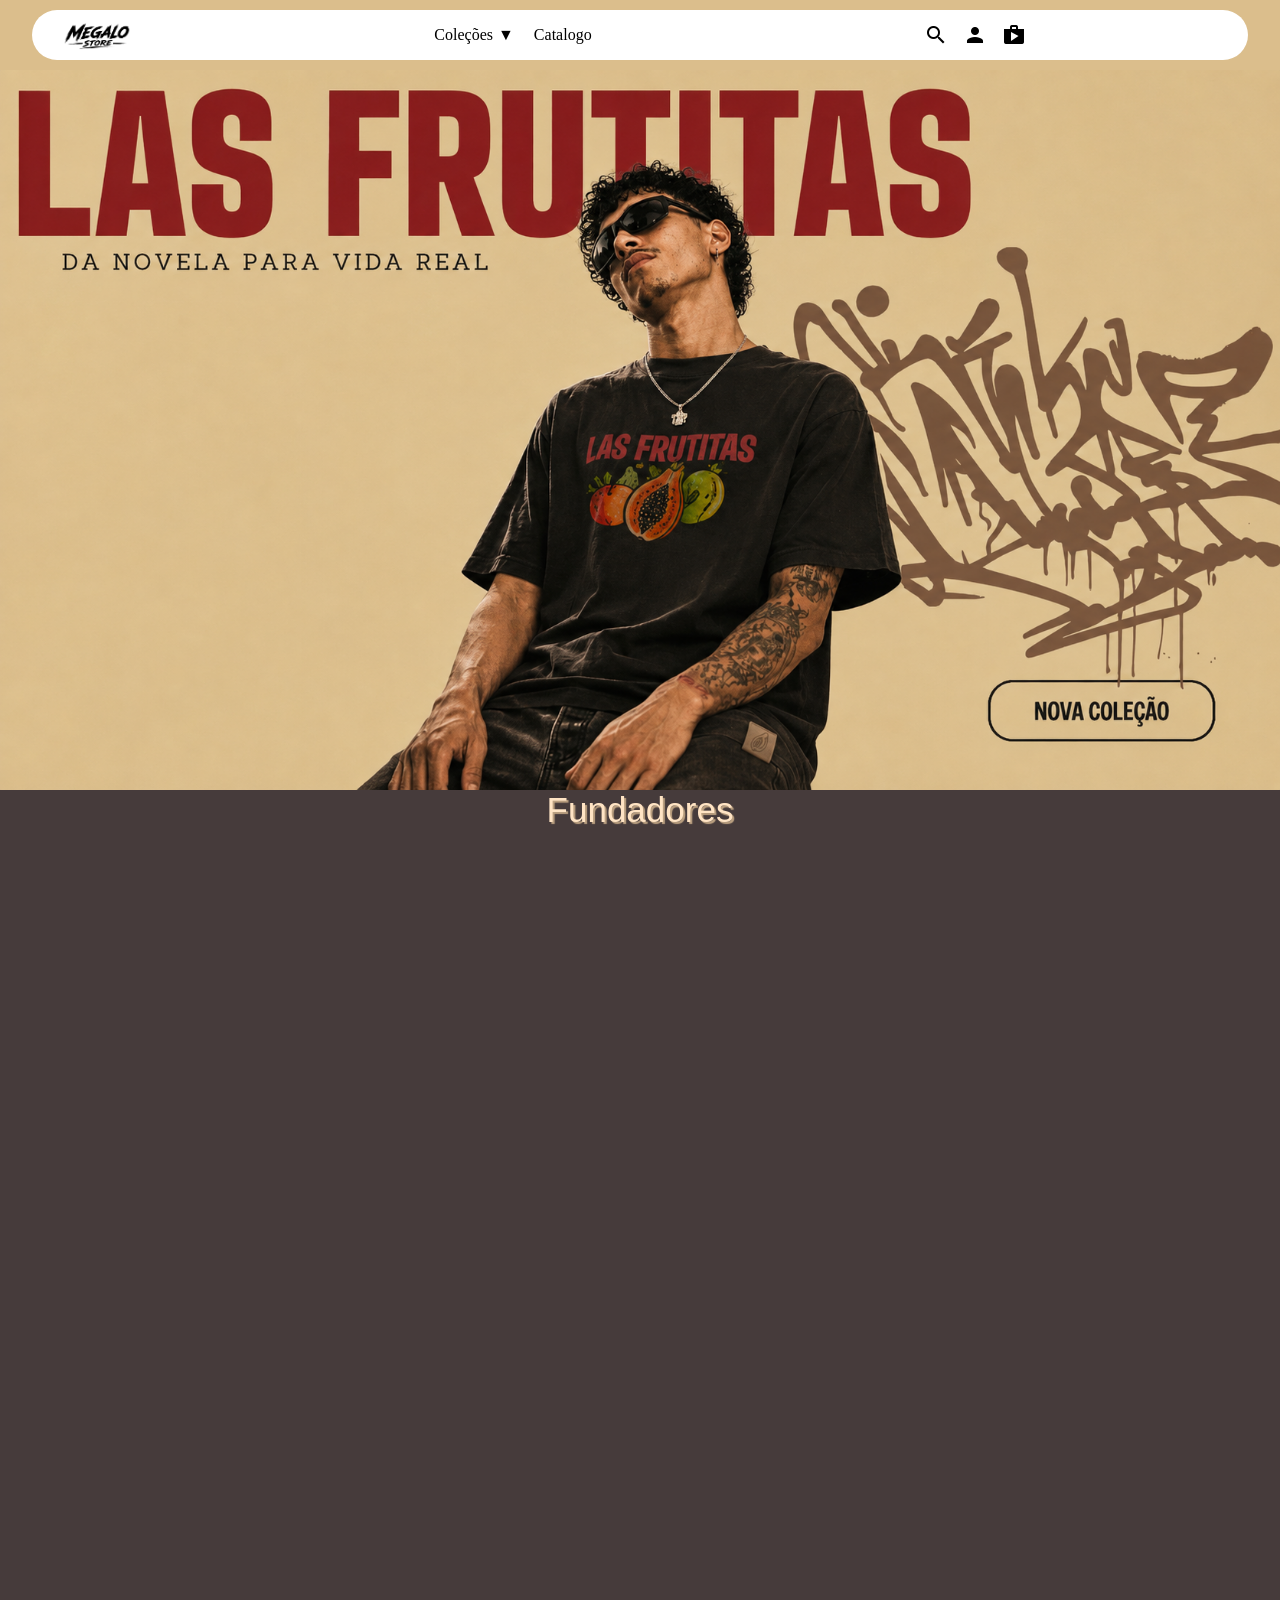
==== index.html @ 4b436b4c "muitas coisas legais aconteceram no catalogo" ====
<doctype html>
    <html>

    <head>
        <meta charset="UTF-8">
        <title>Loja</title>
        <link rel="stylesheet" href="style.css">
        <link href="https://fonts.googleapis.com/icon?family=Material+Icons" rel="stylesheet">
    </head>

    <body id="home.body">

        <header>
            <div id="header">

                <div id="logo">
                    <a href="index.html"><img src="assets/logo megalofds.png"></a>
                </div>

                <nav id="menu">

                    <details class="dropdown">

                        <summary>Coleções <span class="seta">▼</span></summary>

                        <div class="submenu">
                            <a href="colecaofrutas.html">Las frutitas</a>
                            <a href="colecaodavibrito.html">Calma calabreso</a>
                            <a href="colecaoishowspeed.html">Say walahi</a>
                            <a href="colecaobangers.html">Bangers</a>
                        </div>

                    </details>
                    <a href="catalogo.html">Catalogo</a>



                </nav>

                <div id="icons">
                    <span class="material-icons">search</span>
                    <a href="login.html"><span class="material-icons">person</span></a>
                    <span class="material-icons">shopping_bag</span>
                </div>

            </div>

        </header>

        <main>
            <!-- <img id="frutitas-index" src="/assets/lasfrutitaslabubu.png" alt="nova colecao"> -->
             <div id="banner-index">
                <img id="frutitas-index" src="/assets/lasfrutitaslabubu.png" alt="nova colecao">

                <a href="colecaofrutas.html" id="botao-colecao">
                Nova coleção
                </a>
            </div>

            <div id="index-arrivals">
                
        </main>


        <footer>
            <div id="index-footer">

                <a href="fundadores.html"><span class="colecoes">Fundadores</span></a>

            </div>
    </body>

    </html>
    </ddoctype>
---- style.css ----
:root { 
    --bg-color: #DBBE8C; 
    
 }
 a{
    text-decoration: none; 
    color: inherit; 
    cursor: pointer; 
}

body{
    background-color: var(--bg-color);
    margin: 0;
}

/* FONTE  */

#lancamento{
    display: flex;
    justify-content: center;
    margin-top: 50px;
    font-size: 35px;
    font-family:Impact, Haettenschweiler, 'Arial Narrow Bold', sans-serif;
    text-shadow: rgb(189, 162, 130) 2px 2px 1px;
    color:bisque;
    
}

/* MENU FLUTUANTE*/

#header{
    background-color: rgb(255, 255, 255);
    height: 50px;
    width: 95%;
    border-radius: 30px;;

    display: flex;
    align-items: center;
    justify-content: space-between;
    margin: 10px auto;
 }

#logo img{
    margin-left: 30px;
    height: 70px;
    width: 70px;
    
} 

#menu {
    display: flex;
    gap: 20px;
    margin-right: 30px;
}

#menu a {
    text-decoration: none;
    color: black;
    font-size: 16px;
}

#icons{
    display: flex;
    margin-right: 30px;
    gap: 15px;
    align-items: center;
}

#icons a{
    color: black;
    text-decoration: none;
}


#menu details{
    position: relative;
}

#menu summary{
    list-style: none;
    cursor: pointer;
    display: flex;
    align-items: center;
    gap: 5px;
}

#menu summary::-webkit-details-marker{
    display: none;
}

#menu .seta{
    transition: 0.3s;
}

#menu details[open] .seta{
    transform: rotate(180deg);
}

#menu .submenu{
    position: absolute;
    top: 30px;
    left: 0;

    display: flex;
    flex-direction: column;
    gap: 8px;

    min-width: 120px;
    padding: 10px 15px;

    background-color: white;
    border-radius: 10px;
    box-shadow: 0 4px 10px rgba(0, 0, 0, 0.15);
}

#menu .submenu a{
    color: black;
    text-decoration: none;
    font-size: 16px;
}

#menu .submenu a:hover{
    color: rgb(102, 92, 94);
}


/* página - INDEX */

body #home.body{
    background-color: #DCBF8E;
}


/* banner - INDEX */

#frutitas-index{
    display: flex;
    justify-content: center;
    align-items: center;
    margin-top: 5px;
    margin-left: auto;
    margin-right: auto;
    width: 100%;
}

#banner-index {
    position: relative;
    width: 100%;
}

#botao-colecao {
    position: absolute;

    right: 8%;
    bottom: 8%;

    width: 250px;
    height: 60px;

    background: transparent;
    color: transparent;
    border: none;

    cursor: pointer;
}

/* fotter - INDEX */

#index-footer {
    background-color: rgb(70, 59, 59);
    height: 900px;
    width: 100%;
    display: flex;
    justify-content: center;
    margin-top: 0px;

}

/* Página - LOGIN */

form{
    font-family:Impact, Haettenschweiler, 'Arial Narrow Bold', sans-serif;
}
input{
    font-family:Impact, Haettenschweiler, 'Arial Narrow Bold', sans-serif;
    background-color: burlywood;
    color:bisque
}
select{
    font-family:Impact, Haettenschweiler, 'Arial Narrow Bold', sans-serif;
    background-color: burlywood;
    color:bisque
}
#preencherlogin{
    text-align: center;
    text-align: top;
    font-size: 35px;
    font-family:Impact, Haettenschweiler, 'Arial Narrow Bold', sans-serif;
    background-color: rgb(102, 92, 94);
    text-shadow: rgb(189, 162, 130) 2px 2px 1px;
    color:bisque;
}
fieldset{
    text-align: center;
}
.colecoes{
    text-align: center;
    font-size: 35px;
    font-family:Impact, Haettenschweiler, 'Arial Narrow Bold', sans-serif;
    text-shadow: rgb(189, 162, 130) 2px 2px 1px;
    color:bisque;
    text-decoration: none;
}
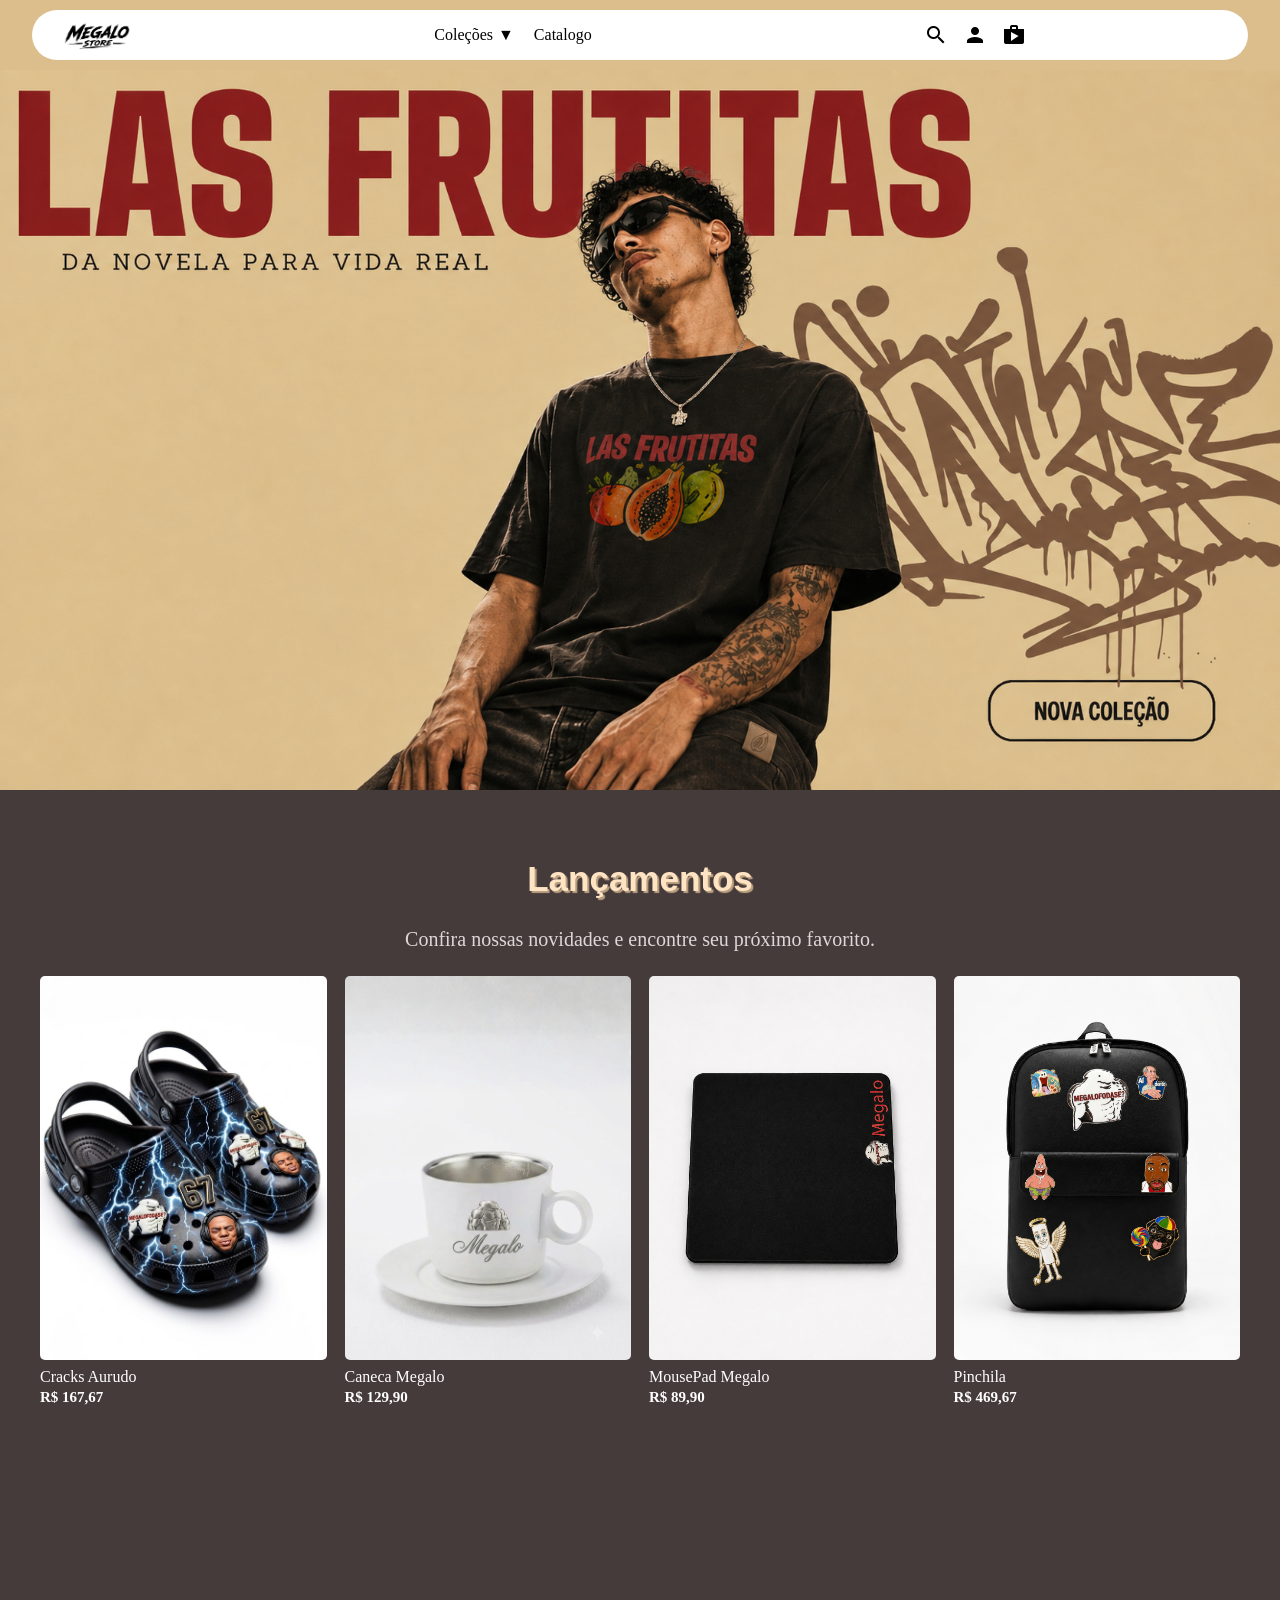
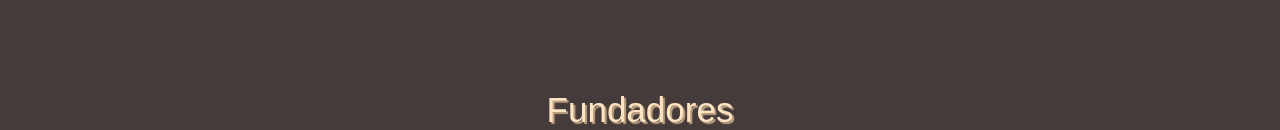
==== commit 6d220bdb: "trabalho finalizado" ====
--- a/index.html
+++ b/index.html
@@ -49,25 +49,60 @@
 
         <main>
             <!-- <img id="frutitas-index" src="/assets/lasfrutitaslabubu.png" alt="nova colecao"> -->
-             <div id="banner-index">
+            <div id="banner-index">
                 <img id="frutitas-index" src="/assets/lasfrutitaslabubu.png" alt="nova colecao">
 
                 <a href="colecaofrutas.html" id="botao-colecao">
-                Nova coleção
+                    Nova coleção
                 </a>
             </div>
 
             <div id="index-arrivals">
-                
+
         </main>
 
 
         <footer>
             <div id="index-footer">
+                <section class="Lancamentos">
 
-                <a href="fundadores.html"><span class="colecoes">Fundadores</span></a>
+                    <h2 class="colecoes">Lançamentos</h2>
+                    <p>Confira nossas novidades e encontre seu próximo favorito.</p>
 
+                    <div class="produtos">
+
+                        <div class="produto">
+                            <img src="/assets/Cracks 01.png" alt="Produto">
+                            <h3>Cracks Aurudo</h3>
+                            <span>R$ 167,67</span>
+                        </div>
+
+                        <div class="produto">
+                            <img src="/assets/Caneca.png" alt="Produto">
+                            <h3>Caneca Megalo</h3>
+                            <span>R$ 129,90</span>
+                        </div>
+
+                        <div class="produto">
+                            <img src="/assets/mouse pad.png" alt="Produto">
+                            <h3>MousePad Megalo</h3>
+                            <span>R$ 89,90</span>
+                        </div>
+
+                        <div class="produto">
+                            <img src="/assets/Mochila.png" alt="Produto">
+                            <h3>Pinchila</h3>
+                            <span>R$ 469,67</span>
+                        </div>
+
+                    </div>
+
+
+                </section>
             </div>
+            <a id="text-fundadores"href="fundadores.html"><span class="colecoes">Fundadores</span></a>
+
+        </fotter>
     </body>
 
     </html>
--- a/style.css
+++ b/style.css
@@ -51,6 +51,7 @@
     display: flex;
     gap: 20px;
     margin-right: 30px;
+    z-index: 1;
 }
 
 #menu a {
@@ -70,6 +71,7 @@
     color: black;
     text-decoration: none;
 }
+/* parte do gustavo */
 
 
 #menu details{
@@ -176,6 +178,54 @@
 
 }
 
+.Lancamentos {
+    width: 100%;
+    max-width: 1200px;
+    margin: 40px auto;
+    text-align: center;
+}
+
+
+.Lancamentos p {
+    font-size: 20px;
+    color: #ddd7d7;
+    margin-bottom: 25px;
+}
+
+.Lancamentos .produtos {
+    display: grid;
+    grid-template-columns: repeat(4, 1fr);
+    gap: 18px;
+    text-align: left;
+}
+
+.Lancamentos .produto {
+    position: relative;
+}
+
+.Lancamentos .produto img {
+    width: 100%;
+    border-radius: 5px;
+    background-color: #f5f5f5;
+}
+
+.Lancamentos .produto h3 {
+    font-size: 16px;
+    font-weight: 500;
+    margin: 8px 0 3px;
+    color: white;
+}
+
+.Lancamentos .produto span {
+    font-size: 15px;
+    font-weight: bold;
+    color: white;
+}
+
+
+
+
+
 /* Página - LOGIN */
 
 form{
@@ -211,3 +261,11 @@
     color:bisque;
     text-decoration: none;
 }
+
+
+#text-fundadores {
+    display: flex;
+    justify-content: center;
+    text-align: center;
+    background-color: rgb(70, 59, 59);
+}
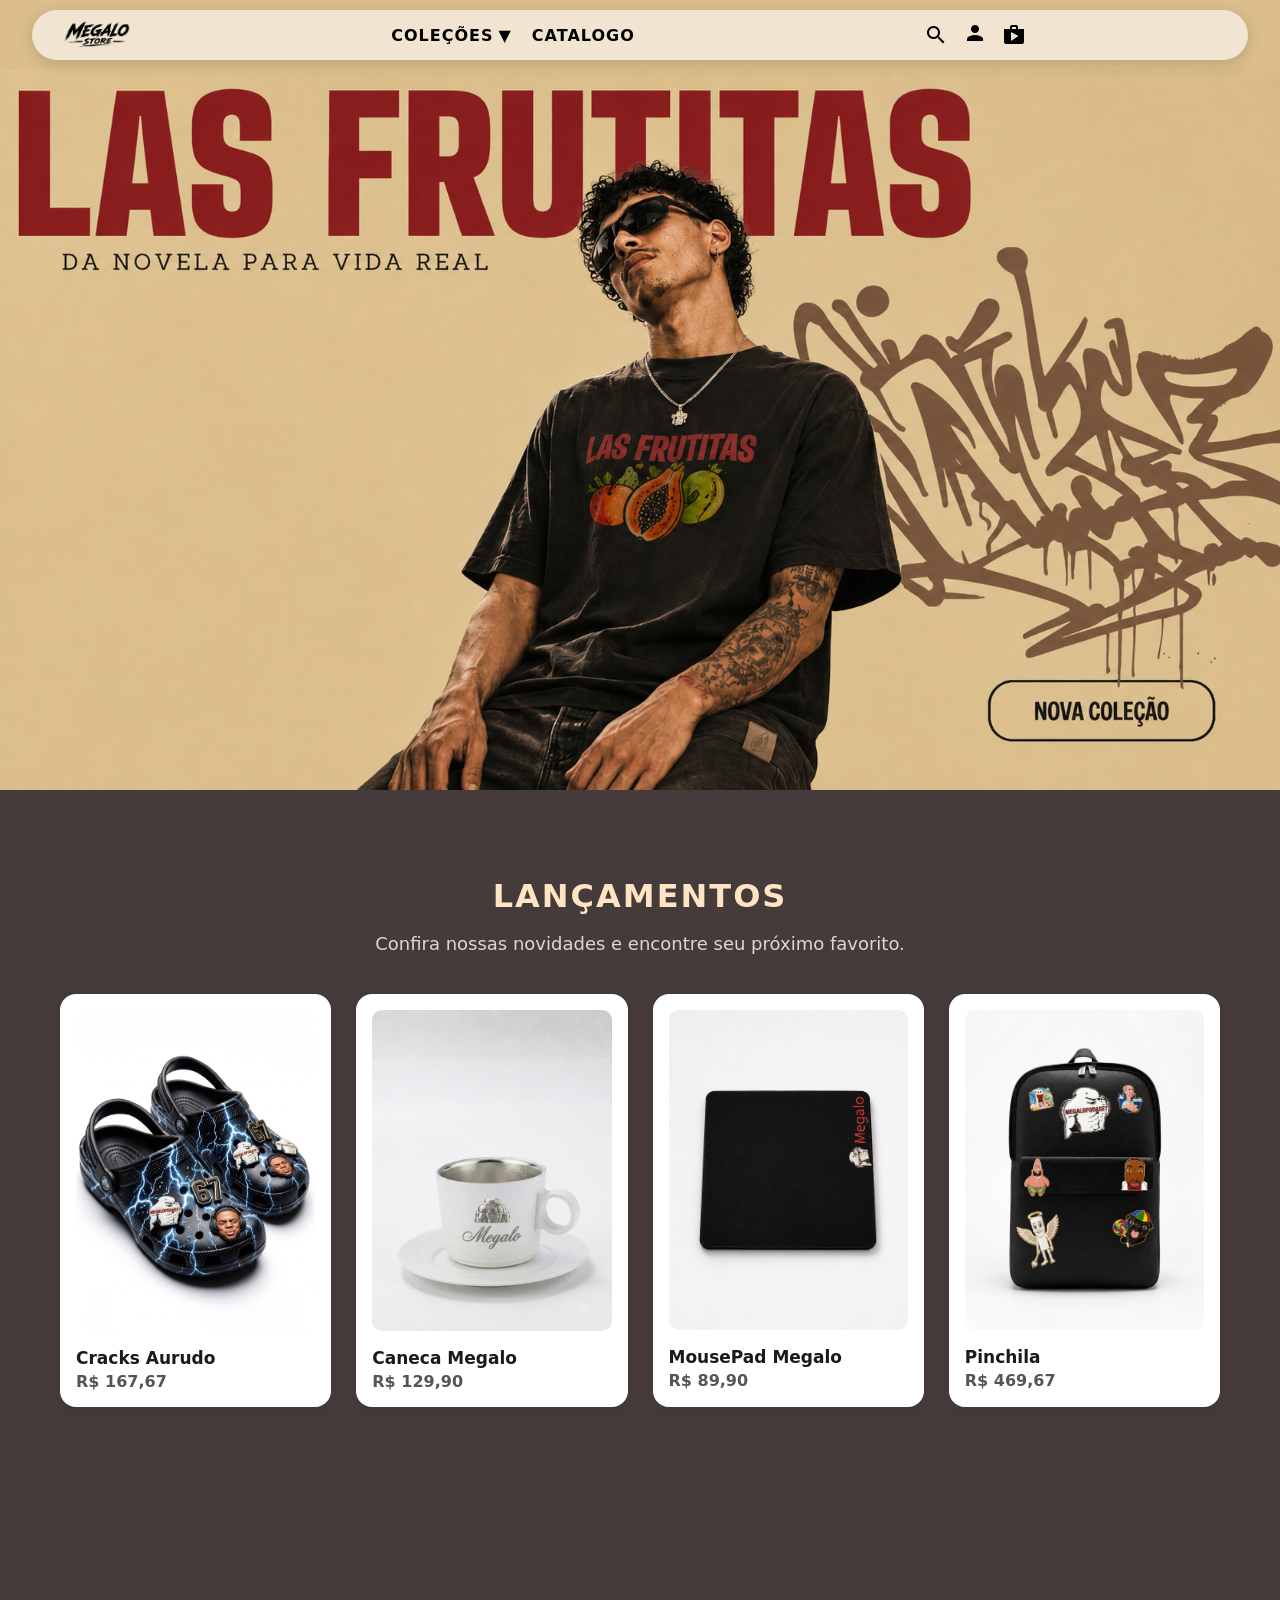
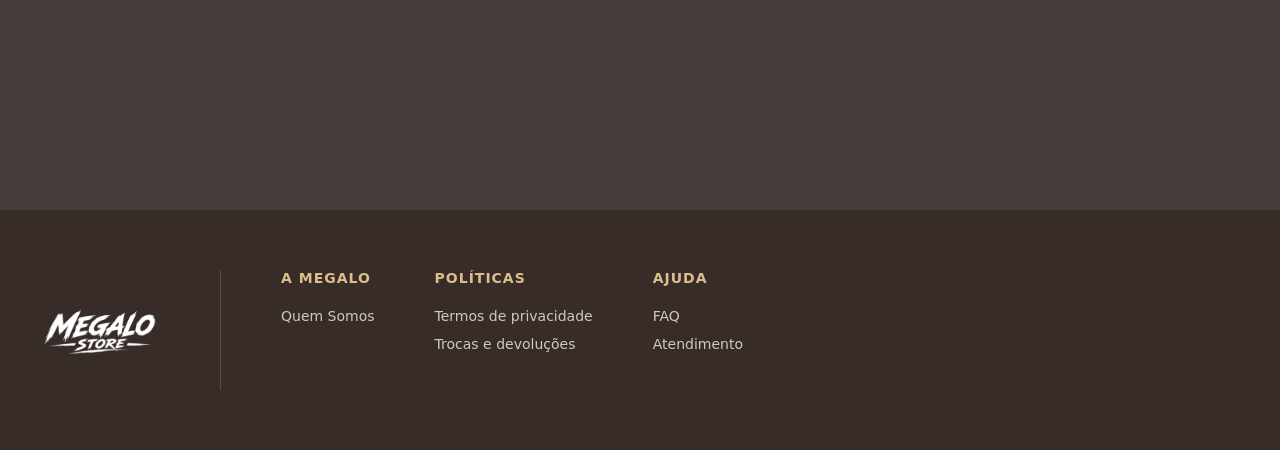
==== commit 4e53e995: "Mudanças: index - josé" ====
--- a/index.html
+++ b/index.html
@@ -1,109 +1,124 @@
-<doctype html>
-    <html>
+<!DOCTYPE html>
+<html>
 
-    <head>
-        <meta charset="UTF-8">
-        <title>Loja</title>
-        <link rel="stylesheet" href="style.css">
-        <link href="https://fonts.googleapis.com/icon?family=Material+Icons" rel="stylesheet">
-    </head>
+<head>
+    <meta charset="UTF-8">
+    <title>Loja</title>
+    <link rel="stylesheet" href="style.css">
+    <link href="https://fonts.googleapis.com/icon?family=Material+Icons" rel="stylesheet">
+</head>
 
-    <body id="home.body">
+<body id="home.body">
 
-        <header>
-            <div id="header">
-
-                <div id="logo">
-                    <a href="index.html"><img src="assets/logo megalofds.png"></a>
-                </div>
-
-                <nav id="menu">
-
-                    <details class="dropdown">
-
-                        <summary>Coleções <span class="seta">▼</span></summary>
-
-                        <div class="submenu">
-                            <a href="colecaofrutas.html">Las frutitas</a>
-                            <a href="colecaodavibrito.html">Calma calabreso</a>
-                            <a href="colecaoishowspeed.html">Say walahi</a>
-                            <a href="colecaobangers.html">Bangers</a>
-                        </div>
-
-                    </details>
-                    <a href="catalogo.html">Catalogo</a>
-
-
-
-                </nav>
-
-                <div id="icons">
-                    <span class="material-icons">search</span>
-                    <a href="login.html"><span class="material-icons">person</span></a>
-                    <span class="material-icons">shopping_bag</span>
-                </div>
-
+    <header>
+        <div id="header">
+            <div id="logo">
+                <a href="index.html"><img src="assets/logo megalofds.png" alt="Logo"></a>
             </div>
 
-        </header>
+            <nav id="menu">
+                <details class="dropdown">
+                    <summary>Coleções <span class="seta">▼</span></summary>
+                    <div class="submenu">
+                        <a href="colecaofrutas.html">Las frutitas</a>
+                        <a href="colecaodavibrito.html">Calma calabreso</a>
+                        <a href="colecaoishowspeed.html">Say walahi</a>
+                        <a href="colecaobangers.html">Bangers</a>
+                    </div>
+                </details>
+                <a href="catalogo.html">Catalogo</a>
+            </nav>
 
-        <main>
-            <!-- <img id="frutitas-index" src="/assets/lasfrutitaslabubu.png" alt="nova colecao"> -->
-            <div id="banner-index">
-                <img id="frutitas-index" src="/assets/lasfrutitaslabubu.png" alt="nova colecao">
+            <div id="icons">
+                <span class="material-icons">search</span>
+                <a href="login.html"><span class="material-icons">person</span></a>
+                <span class="material-icons">shopping_bag</span>
+            </div>
+        </div>
+    </header>
 
-                <a href="colecaofrutas.html" id="botao-colecao">
-                    Nova coleção
-                </a>
+    <main>
+        <div id="banner-index">
+            <img id="frutitas-index" src="/assets/lasfrutitaslabubu.png" alt="nova colecao">
+            <a href="colecaofrutas.html" id="botao-colecao">Nova coleção</a>
+        </div>
+
+        <div id="index-arrivals"></div>
+
+        <!-- Seção de Lançamentos com o fundo marrom -->
+        <div id="fundo-lancamentos">
+            <section class="Lancamentos">
+                <h2 id="lancamento">Lançamentos</h2>
+                <p>Confira nossas novidades e encontre seu próximo favorito.</p>
+
+                <div class="produtos">
+                    <div class="produto">
+                        <img src="/assets/Cracks 01.png" alt="Produto">
+                        <h3>Cracks Aurudo</h3>
+                        <span>R$ 167,67</span>
+                    </div>
+
+                    <div class="produto">
+                        <img src="/assets/Caneca.png" alt="Produto">
+                        <h3>Caneca Megalo</h3>
+                        <span>R$ 129,90</span>
+                    </div>
+
+                    <div class="produto">
+                        <img src="/assets/mouse pad.png" alt="Produto">
+                        <h3>MousePad Megalo</h3>
+                        <span>R$ 89,90</span>
+                    </div>
+
+                    <div class="produto">
+                        <img src="/assets/Mochila.png" alt="Produto">
+                        <h3>Pinchila</h3>
+                        <span>R$ 469,67</span>
+                    </div>
+                </div>
+            </section>
+        </div>
+    </main>
+
+    <!-- NOVO RODAPÉ (Tons de marrom e sem ícones sociais) -->
+    <footer id="site-footer">
+        <div class="footer-container">
+            <!-- Coluna 1: Logo -->
+            <div class="footer-brand">
+                <img src="assets/logo megalofds.png" alt="Megalo Logo">
             </div>
 
-            <div id="index-arrivals">
+            <!-- Colunas de Links -->
+            <div class="footer-links">
+                <div class="footer-col">
+                    <h4>A Megalo</h4>
+                    <a href="fundadores.html">Quem Somos</a>
+                </div>
+                <div class="footer-col">
+                    <h4>Políticas</h4>
+                    <a href="#">Termos de privacidade</a>
+                    <a href="#">Trocas e devoluções</a>
+                </div>
+                <div class="footer-col">
+                    <h4>Ajuda</h4>
+                    <a href="#">FAQ</a>
+                    <a href="#">Atendimento</a>
+                </div>
+            </div>
+        </div>
+    </footer>
 
-        </main>
+   
+    <script>
+        window.addEventListener("scroll", function() {
+            var header = document.querySelector("header");
+            // Se rolar mais de 20 pixels para baixo, ativa o "menu-reduzido". Se voltar pro topo, desativa.
+            header.classList.toggle("menu-reduzido", window.scrollY > 20);
+        });
+    </script>
 
+</body>
+</html>
 
-        <footer>
-            <div id="index-footer">
-                <section class="Lancamentos">
-
-                    <h2 class="colecoes">Lançamentos</h2>
-                    <p>Confira nossas novidades e encontre seu próximo favorito.</p>
-
-                    <div class="produtos">
-
-                        <div class="produto">
-                            <img src="/assets/Cracks 01.png" alt="Produto">
-                            <h3>Cracks Aurudo</h3>
-                            <span>R$ 167,67</span>
-                        </div>
-
-                        <div class="produto">
-                            <img src="/assets/Caneca.png" alt="Produto">
-                            <h3>Caneca Megalo</h3>
-                            <span>R$ 129,90</span>
-                        </div>
-
-                        <div class="produto">
-                            <img src="/assets/mouse pad.png" alt="Produto">
-                            <h3>MousePad Megalo</h3>
-                            <span>R$ 89,90</span>
-                        </div>
-
-                        <div class="produto">
-                            <img src="/assets/Mochila.png" alt="Produto">
-                            <h3>Pinchila</h3>
-                            <span>R$ 469,67</span>
-                        </div>
-
-                    </div>
-
-
-                </section>
-            </div>
-            <a id="text-fundadores"href="fundadores.html"><span class="colecoes">Fundadores</span></a>
-
-        </fotter>
-    </body>
-
-    </html>
-    </ddoctype>+</body>
+</html>
--- a/style.css
+++ b/style.css
@@ -1,51 +1,64 @@
 :root { 
     --bg-color: #DBBE8C; 
-    
- }
- a{
+}
+
+a {
     text-decoration: none; 
     color: inherit; 
     cursor: pointer; 
 }
 
-body{
+body {
     background-color: var(--bg-color);
     margin: 0;
 }
 
-/* FONTE  */
-
-#lancamento{
-    display: flex;
-    justify-content: center;
-    margin-top: 50px;
-    font-size: 35px;
-    font-family:Impact, Haettenschweiler, 'Arial Narrow Bold', sans-serif;
-    text-shadow: rgb(189, 162, 130) 2px 2px 1px;
-    color:bisque;
+
+/* 1. FAZ O MENU FLUTUAR */
+header {
+    position: sticky;
+    top: 8px;
+    z-index: 1000;
+}
+
+/* 2. MENU NO TOPO */
+#header {
+
+    background-color: rgba(255, 255, 255, 0.6); 
+    backdrop-filter: blur(6px);
     
-}
-
-/* MENU FLUTUANTE*/
-
-#header{
-    background-color: rgb(255, 255, 255);
     height: 50px;
     width: 95%;
-    border-radius: 30px;;
-
+    border-radius: 30px;
     display: flex;
     align-items: center;
     justify-content: space-between;
     margin: 10px auto;
- }
-
-#logo img{
+    box-shadow: 0 4px 15px rgba(0, 0, 0, 0.15);
+    transition: all 0.4s ease; 
+}
+
+#logo img {
     margin-left: 30px;
     height: 70px;
     width: 70px;
+    transition: all 0.4s ease; 
+}
+
+/* MENU REDUZIDO  */
+header.menu-reduzido #header {
+    height: 40px; 
+    width: 80%; 
+    margin: 5px auto; 
     
-} 
+    /* Mantém a transparência mesmo quando reduzido */
+    background-color: rgba(255, 255, 255, 0.6); 
+}
+
+header.menu-reduzido #logo img {
+    height: 50px; 
+    width: 50px;
+}
 
 #menu {
     display: flex;
@@ -60,25 +73,32 @@
     font-size: 16px;
 }
 
-#icons{
+
+#menu a, #menu summary, #menu .submenu a {
+    font-family: system-ui, -apple-system, sans-serif;
+    font-weight: 600;
+    text-transform: uppercase;
+    letter-spacing: 1px;
+}
+
+#icons {
     display: flex;
     margin-right: 30px;
     gap: 15px;
     align-items: center;
 }
 
-#icons a{
+#icons a {
     color: black;
     text-decoration: none;
 }
-/* parte do gustavo */
-
-
-#menu details{
+
+/* dropdown */
+#menu details {
     position: relative;
 }
 
-#menu summary{
+#menu summary {
     list-style: none;
     cursor: pointer;
     display: flex;
@@ -86,56 +106,49 @@
     gap: 5px;
 }
 
-#menu summary::-webkit-details-marker{
+#menu summary::-webkit-details-marker {
     display: none;
 }
 
-#menu .seta{
+#menu .seta {
     transition: 0.3s;
 }
 
-#menu details[open] .seta{
+#menu details[open] .seta {
     transform: rotate(180deg);
 }
 
-#menu .submenu{
+#menu .submenu {
     position: absolute;
     top: 30px;
     left: 0;
-
     display: flex;
     flex-direction: column;
     gap: 8px;
-
     min-width: 120px;
     padding: 10px 15px;
-
     background-color: white;
     border-radius: 10px;
     box-shadow: 0 4px 10px rgba(0, 0, 0, 0.15);
 }
 
-#menu .submenu a{
+#menu .submenu a {
     color: black;
     text-decoration: none;
-    font-size: 16px;
-}
-
-#menu .submenu a:hover{
+    font-size: 14px;
+}
+
+#menu .submenu a:hover {
     color: rgb(102, 92, 94);
 }
 
-
 /* página - INDEX */
-
-body #home.body{
+body #home.body {
     background-color: #DCBF8E;
 }
 
-
 /* banner - INDEX */
-
-#frutitas-index{
+#frutitas-index {
     display: flex;
     justify-content: center;
     align-items: center;
@@ -152,76 +165,169 @@
 
 #botao-colecao {
     position: absolute;
-
     right: 8%;
     bottom: 8%;
-
     width: 250px;
     height: 60px;
-
     background: transparent;
     color: transparent;
     border: none;
-
     cursor: pointer;
 }
 
-/* fotter - INDEX */
-
-#index-footer {
-    background-color: rgb(70, 59, 59);
+/* ==================== ÁREA DE LANÇAMENTOS ==================== */
+#fundo-lancamentos {
+    background-color: rgb(70, 59, 59); /* Marrom escuro original dos lançamentos */
+    width: 100%;
     height: 900px;
-    width: 100%;
-    display: flex;
-    justify-content: center;
-    margin-top: 0px;
-
+    display: flex;
+    justify-content: center;
+    padding: 60px 0;
+    
+}
+
+
+#lancamento {
+    display: flex;
+    justify-content: center;
+    margin-bottom: 10px;
+    font-size: 32px;
+    font-family: system-ui, -apple-system, sans-serif;
+    font-weight: 800;
+    text-transform: uppercase;
+    letter-spacing: 2px;
+    color: bisque; /* Cor clara para destacar no fundo escuro */
 }
 
 .Lancamentos {
     width: 100%;
     max-width: 1200px;
-    margin: 40px auto;
-    text-align: center;
-}
-
+    text-align: center;
+    padding: 0 20px; 
+    box-sizing: border-box;
+}
 
 .Lancamentos p {
-    font-size: 20px;
-    color: #ddd7d7;
-    margin-bottom: 25px;
+    font-size: 18px;
+    color: #ddd7d7; /* Cor clara original */
+    margin-bottom: 40px;
+    font-family: system-ui, -apple-system, sans-serif;
 }
 
 .Lancamentos .produtos {
     display: grid;
     grid-template-columns: repeat(4, 1fr);
-    gap: 18px;
+    gap: 25px; 
     text-align: left;
 }
 
 .Lancamentos .produto {
     position: relative;
+    background-color: #ffffff;
+    padding: 16px;
+    border-radius: 16px;
+    box-shadow: 0 4px 15px rgba(0, 0, 0, 0.08);
+    transition: transform 0.3s ease, box-shadow 0.3s ease;
+    cursor: pointer;
+    display: flex;
+    flex-direction: column;
+}
+
+.Lancamentos .produto:hover {
+    transform: translateY(-8px);
+    box-shadow: 0 15px 30px rgba(0, 0, 0, 0.4);
 }
 
 .Lancamentos .produto img {
     width: 100%;
-    border-radius: 5px;
-    background-color: #f5f5f5;
+    border-radius: 10px;
+    background-color: #f4f4f5;
+    transition: transform 0.4s ease;
+    margin-bottom: 12px;
+}
+
+.Lancamentos .produto:hover img {
+    transform: scale(1.03);
 }
 
 .Lancamentos .produto h3 {
+    font-size: 17px;
+    font-weight: 600;
+    margin: 5px 0 4px;
+    color: #1a1a1a;
+    font-family: system-ui, -apple-system, sans-serif;
+}
+
+.Lancamentos .produto span {
     font-size: 16px;
-    font-weight: 500;
-    margin: 8px 0 3px;
-    color: white;
-}
-
-.Lancamentos .produto span {
-    font-size: 15px;
-    font-weight: bold;
-    color: white;
-}
-
+    font-weight: 700;
+    color: #555555;
+    font-family: system-ui, -apple-system, sans-serif;
+}
+
+/* ==================== NOVO FOOTER (RODAPÉ) ==================== */
+#site-footer {
+    background-color: #382C29; /* Um marrom café escuro, mantendo a paleta */
+    color: #ffffff;
+    padding: 60px 40px;
+    font-family: system-ui, -apple-system, sans-serif;
+}
+
+.footer-container {
+    max-width: 1200px;
+    margin: 0 auto;
+    display: flex;
+    justify-content: space-between;
+    flex-wrap: wrap;
+    gap: 40px;
+}
+
+.footer-brand {
+    display: flex;
+    flex-direction: column;
+    justify-content: center;
+    padding-right: 60px;
+    border-right: 1px solid #5a4b47; /* Borda ajustada para o tom marrom */
+}
+
+.footer-brand img {
+    width: 120px;
+    filter: brightness(0) invert(1); /* Deixa a sua logo branca */
+}
+
+.footer-links {
+    display: flex;
+    gap: 60px;
+    flex-wrap: wrap;
+    flex: 1;
+    padding-left: 20px;
+}
+
+.footer-col {
+    display: flex;
+    flex-direction: column;
+    gap: 12px;
+}
+
+.footer-col h4 {
+    font-size: 14px;
+    font-weight: 700;
+    margin: 0 0 10px 0;
+    letter-spacing: 1px;
+    text-transform: uppercase;
+    color: #dbbe8c; /* Destaque nas categorias usando o bege do site */
+}
+
+.footer-col a {
+    color: #d1c8c5;
+    font-size: 14px;
+    text-decoration: none;
+    transition: color 0.3s;
+}
+
+.footer-col a:hover {
+    color: #ffffff;
+}
 
 
 
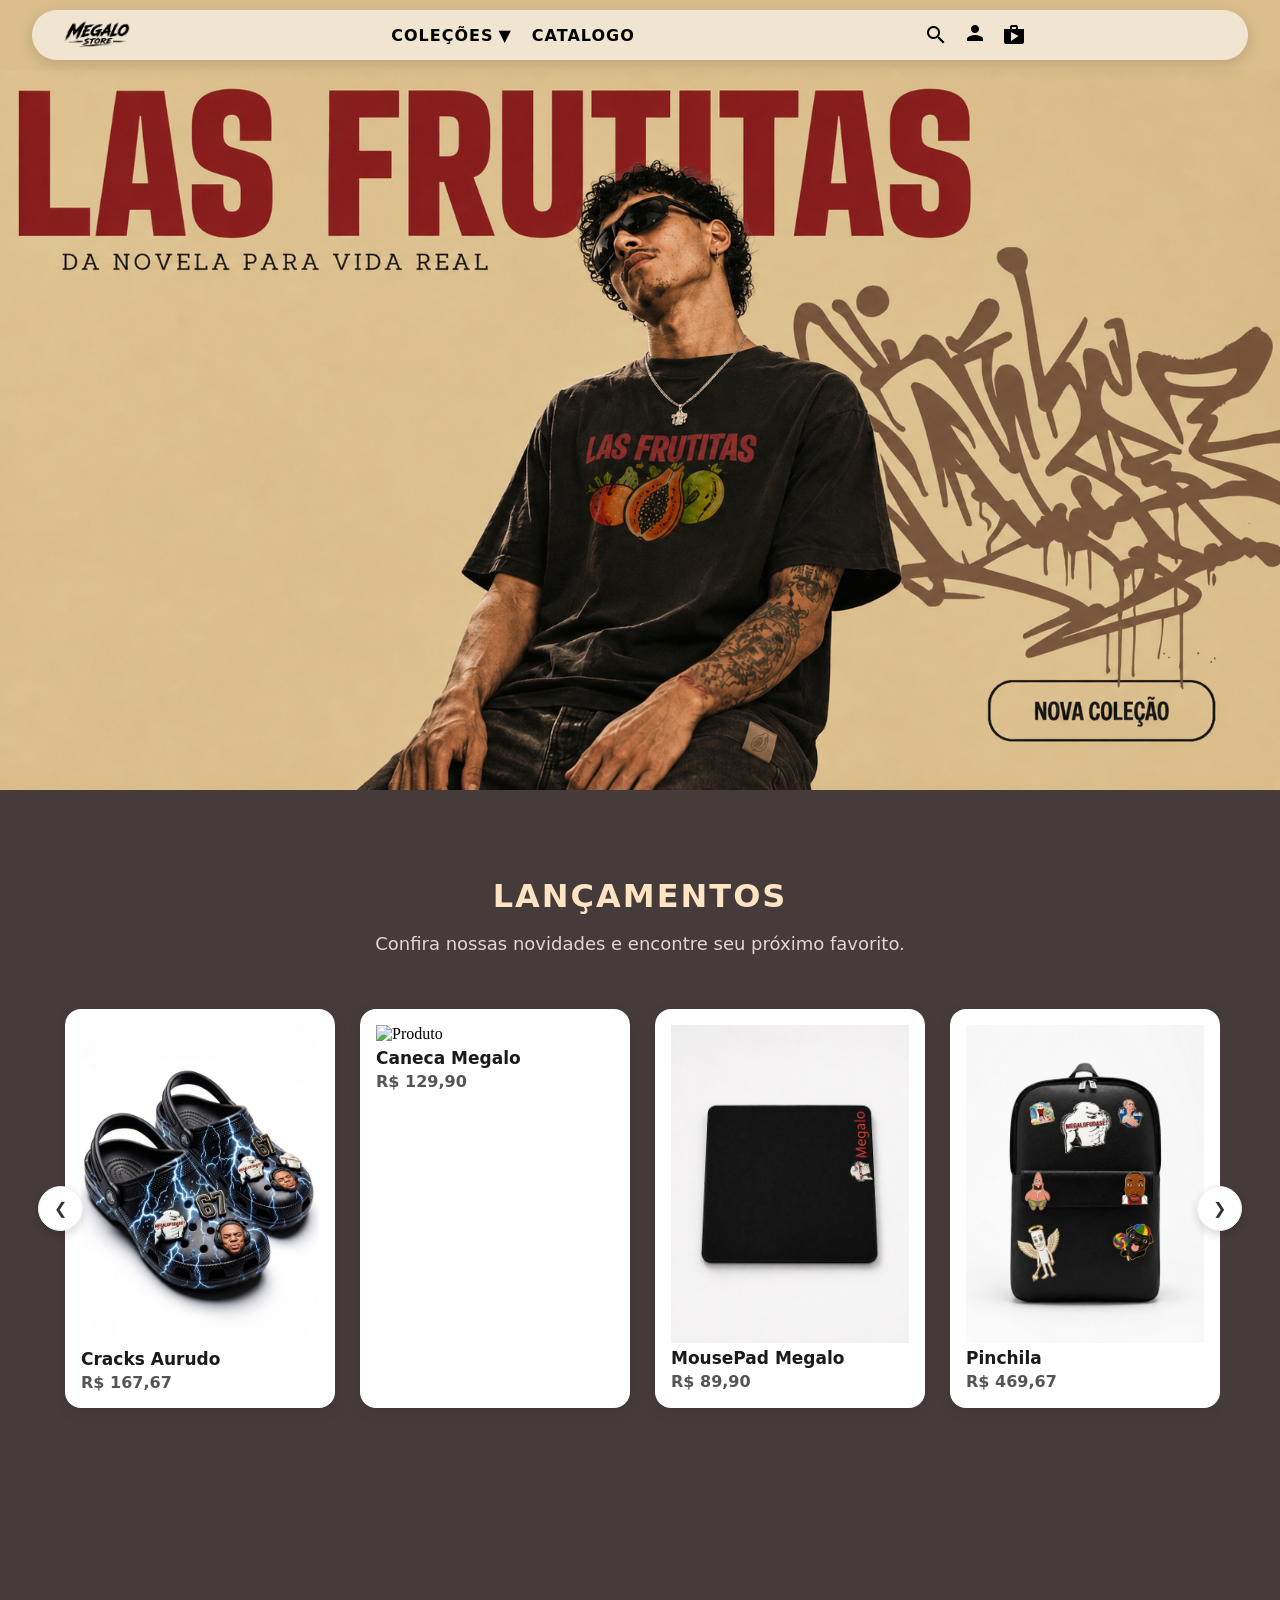
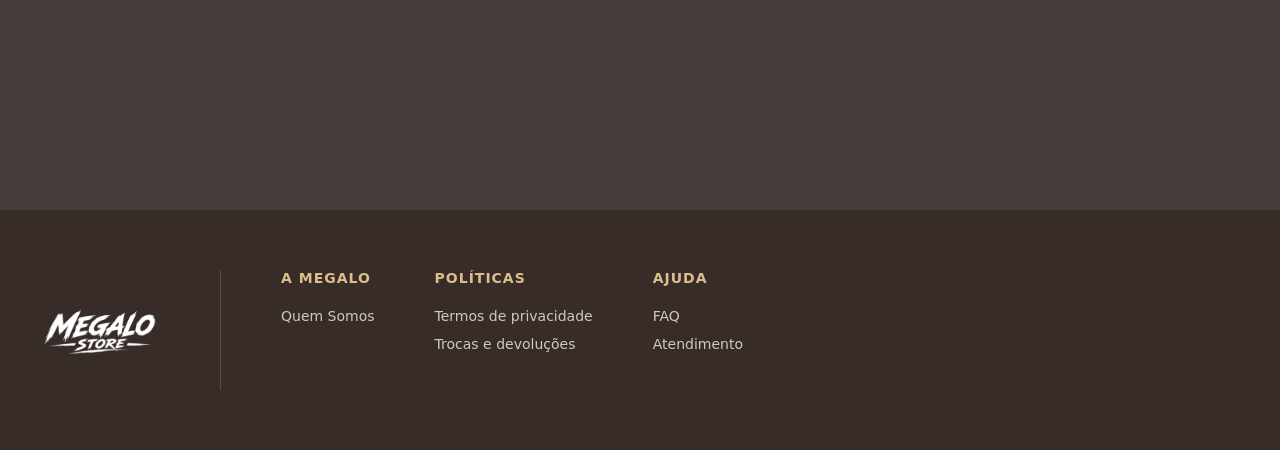
==== commit 016afa22: "Index - josé" ====
--- a/index.html
+++ b/index.html
@@ -45,42 +45,68 @@
 
         <div id="index-arrivals"></div>
 
-        <!-- Seção de Lançamentos com o fundo marrom -->
+    <!-- Seção de Lançamentos -->
         <div id="fundo-lancamentos">
             <section class="Lancamentos">
                 <h2 id="lancamento">Lançamentos</h2>
                 <p>Confira nossas novidades e encontre seu próximo favorito.</p>
 
-                <div class="produtos">
-                    <div class="produto">
-                        <img src="/assets/Cracks 01.png" alt="Produto">
-                        <h3>Cracks Aurudo</h3>
-                        <span>R$ 167,67</span>
+                <!-- CAIXA QUE SEGURA O CARROSSEL E AS SETAS -->
+                <div class="carrossel-wrapper">
+                    
+                    <!-- Seta Esquerda (Estilo da foto) -->
+                    <button class="seta-carrossel seta-esq" onclick="voltar()">❮</button>
+
+                    <!-- PISTA DE PRODUTOS -->
+                    <div class="produtos" id="lista-produtos">
+                        <div class="produto">
+                            <img src="/assets/Cracks 01.png" alt="Produto">
+                            <h3>Cracks Aurudo</h3>
+                            <span>R$ 167,67</span>
+                        </div>
+                        <div class="produto">
+                            <img src="/assets/caneca nova.png.png" alt="Produto">
+                            <h3>Caneca Megalo</h3>
+                            <span>R$ 129,90</span>
+                        </div>
+                        <div class="produto">
+                            <img src="/assets/mouse pad.png" alt="Produto">
+                            <h3>MousePad Megalo</h3>
+                            <span>R$ 89,90</span>
+                        </div>
+                        <div class="produto">
+                            <img src="/assets/Mochila.png" alt="Produto">
+                            <h3>Pinchila</h3>
+                            <span>R$ 469,67</span>
+                        </div>
+                        <div class="produto">
+                        <img src="/assets/godinho.png" alt="Produto">
+                        <h3>Pelúcia Godinho</h3>
+                        <span>R$69,99</span>
+                        
+                        </div>
+                        <div class="produto">
+                        <img src="/assets/calça dogs.png" alt="Produto">
+                        <h3>Calça AuDogs</h3>
+                        <span>R$ 113,34</span>
+                        
+                        </div>
+                        <div class="produto">
+                        <img src="/assets/moletom ds.png" alt="Produto">
+                        <h3>Moletom DS</h3>
+                        <span>R$ 251,01</span>
+                        
+                        </div>
                     </div>
 
-                    <div class="produto">
-                        <img src="/assets/Caneca.png" alt="Produto">
-                        <h3>Caneca Megalo</h3>
-                        <span>R$ 129,90</span>
-                    </div>
+                    <!-- Seta Direita (Estilo da foto) -->
+                    <button class="seta-carrossel seta-dir" onclick="avancar()">❯</button>
 
-                    <div class="produto">
-                        <img src="/assets/mouse pad.png" alt="Produto">
-                        <h3>MousePad Megalo</h3>
-                        <span>R$ 89,90</span>
-                    </div>
-
-                    <div class="produto">
-                        <img src="/assets/Mochila.png" alt="Produto">
-                        <h3>Pinchila</h3>
-                        <span>R$ 469,67</span>
-                    </div>
                 </div>
             </section>
         </div>
     </main>
 
-    <!-- NOVO RODAPÉ (Tons de marrom e sem ícones sociais) -->
     <footer id="site-footer">
         <div class="footer-container">
             <!-- Coluna 1: Logo -->
@@ -117,6 +143,19 @@
         });
     </script>
 
+    <!-- MOTOR DO CARROSSEL -->
+    <script>
+        var pista = document.getElementById("lista-produtos");
+
+        function avancar() {
+            pista.scrollLeft = pista.scrollLeft + 293;
+        }
+
+        function voltar() {
+            pista.scrollLeft = pista.scrollLeft - 293;
+        }
+    </script>
+
 </body>
 </html>
 
--- a/style.css
+++ b/style.css
@@ -14,14 +14,14 @@
 }
 
 
-/* 1. FAZ O MENU FLUTUAR */
+/* FAZ O MENU FLUTUAR */
 header {
     position: sticky;
     top: 8px;
     z-index: 1000;
 }
 
-/* 2. MENU NO TOPO */
+/* MENU NO TOPO */
 #header {
 
     background-color: rgba(255, 255, 255, 0.6); 
@@ -51,7 +51,6 @@
     width: 80%; 
     margin: 5px auto; 
     
-    /* Mantém a transparência mesmo quando reduzido */
     background-color: rgba(255, 255, 255, 0.6); 
 }
 
@@ -183,9 +182,7 @@
     display: flex;
     justify-content: center;
     padding: 60px 0;
-    
-}
-
+}
 
 #lancamento {
     display: flex;
@@ -214,12 +211,69 @@
     font-family: system-ui, -apple-system, sans-serif;
 }
 
+/* ==================== CARROSSEL E SETAS ==================== */
+
+/* Caixa invisível que alinha as setas com os produtos */
+.carrossel-wrapper {
+    position: relative;
+    display: flex;
+    align-items: center; 
+    width: 100%;
+    max-width: 1200px;
+    margin: 0 auto;
+}
+
+/* Estilo das setinhas redondas */
+.seta-carrossel {
+    position: absolute;
+    background-color: #ffffff;
+    color: #333333;
+    border: 1px solid #f0f0f0;
+    border-radius: 50%;
+    width: 45px;
+    height: 45px;
+    font-size: 16px;
+    cursor: pointer;
+    z-index: 10;
+    display: flex;
+    align-items: center;
+    justify-content: center;
+    box-shadow: 0 4px 10px rgba(0, 0, 0, 0.15);
+    transition: all 0.2s ease;
+}
+
+.seta-carrossel:hover {
+    background-color: #f9f9f9;
+    transform: scale(1.05);
+}
+
+.seta-esq {
+    left: -22px; 
+}
+
+.seta-dir {
+    right: -22px; 
+}
+
+/* A pista de rolagem dos produtos (Substituiu o antigo "grid") */
 .Lancamentos .produtos {
-    display: grid;
-    grid-template-columns: repeat(4, 1fr);
-    gap: 25px; 
-    text-align: left;
-}
+    display: flex;
+    gap: 25px; /* Mantive o seu gap original de 25px */
+    overflow-x: auto;
+    scroll-behavior: smooth;
+    padding: 15px 5px; 
+    width: 100%;
+    
+    /* Esconde a barra de rolagem nativa */
+    scrollbar-width: none; 
+    -ms-overflow-style: none; 
+}
+
+.Lancamentos .produtos::-webkit-scrollbar {
+    display: none; 
+}
+
+/* ==================== ESTILO DOS CARDS (PRODUTOS) ==================== */
 
 .Lancamentos .produto {
     position: relative;
@@ -231,6 +285,12 @@
     cursor: pointer;
     display: flex;
     flex-direction: column;
+    text-align: left;
+    
+    /* === A CORREÇÃO ESTÁ AQUI 👇 === */
+    width: 270px;          /* Define uma largura exata para o card */
+    flex: 0 0 270px;       /* Impede a imagem de esticar o card */
+    box-sizing: border-box;
 }
 
 .Lancamentos .produto:hover {
@@ -238,8 +298,11 @@
     box-shadow: 0 15px 30px rgba(0, 0, 0, 0.4);
 }
 
-.Lancamentos .produto img {
-    width: 100%;
+Lancamentos .produto img {
+    width: 100%;
+    height: auto;
+    aspect-ratio: 1 / 1; /* Deixa as imagens quadradas e alinhadas */
+    object-fit: cover;
     border-radius: 10px;
     background-color: #f4f4f5;
     transition: transform 0.4s ease;
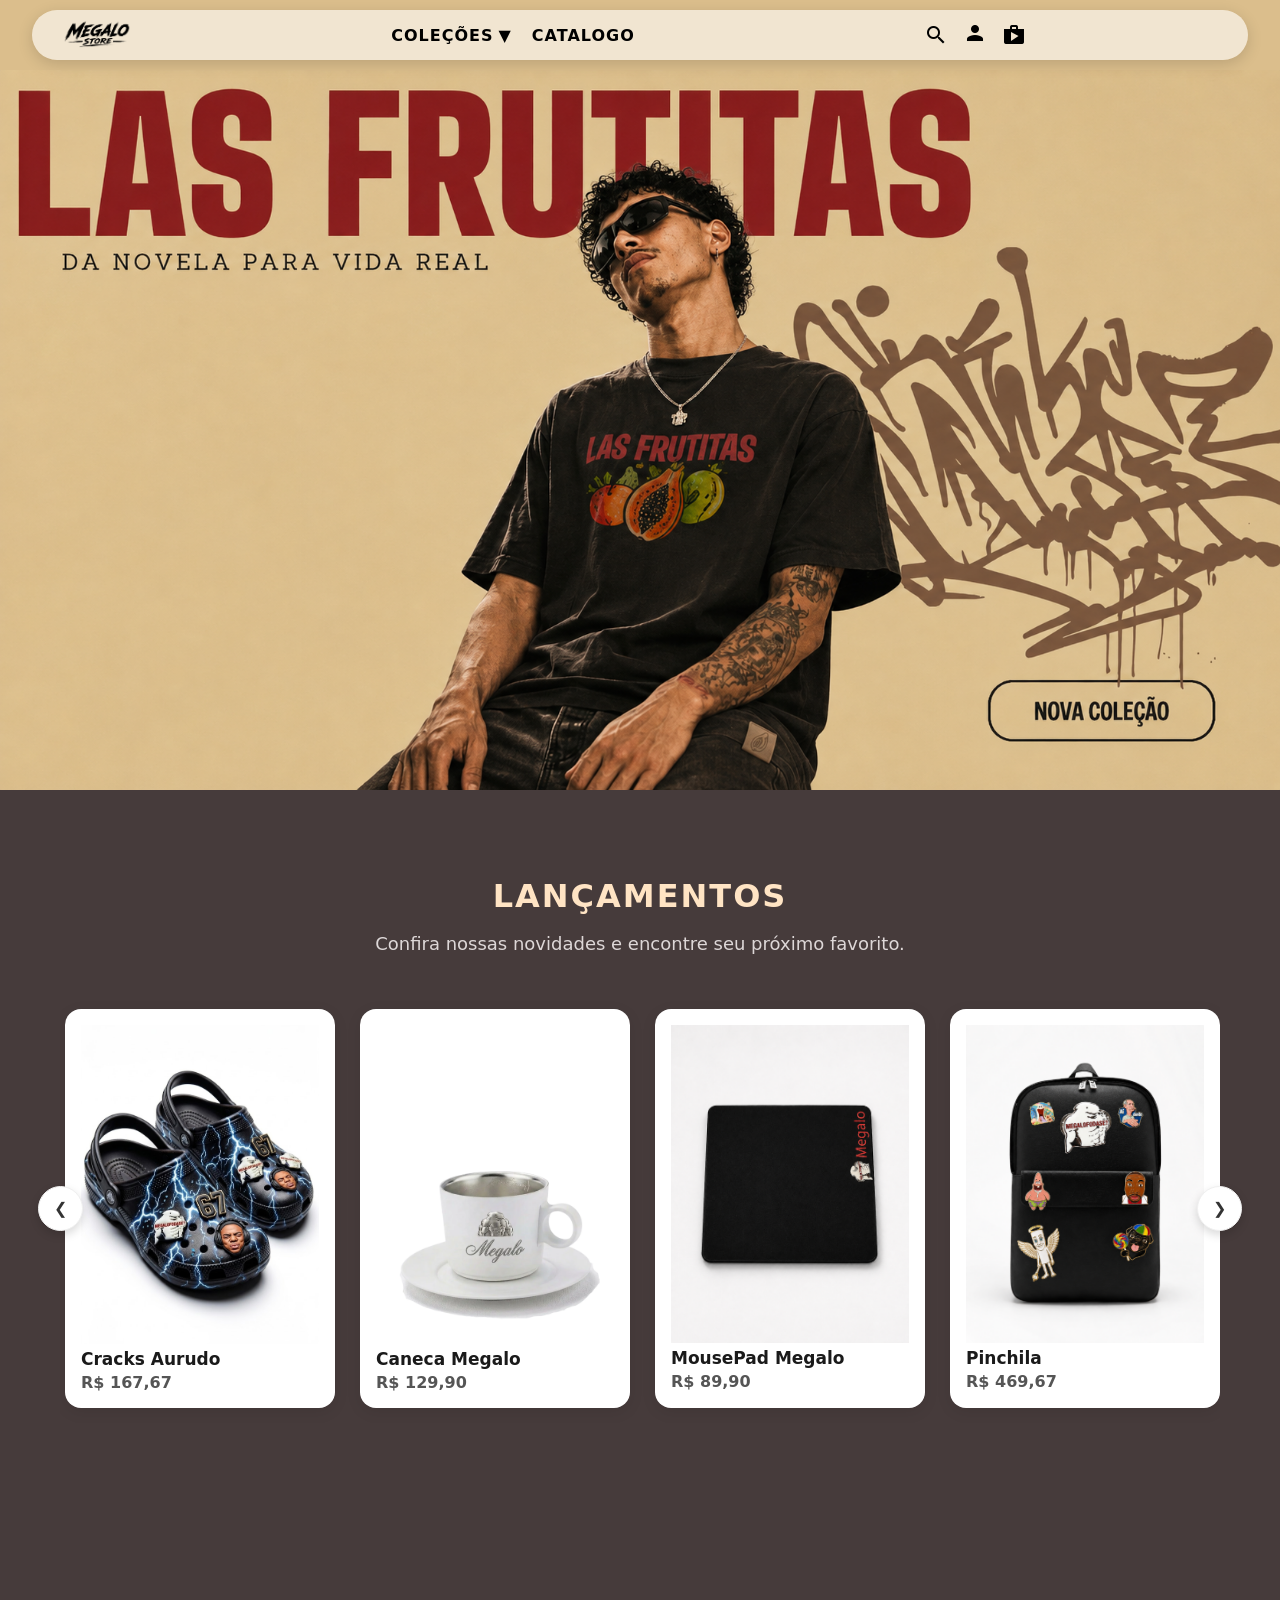
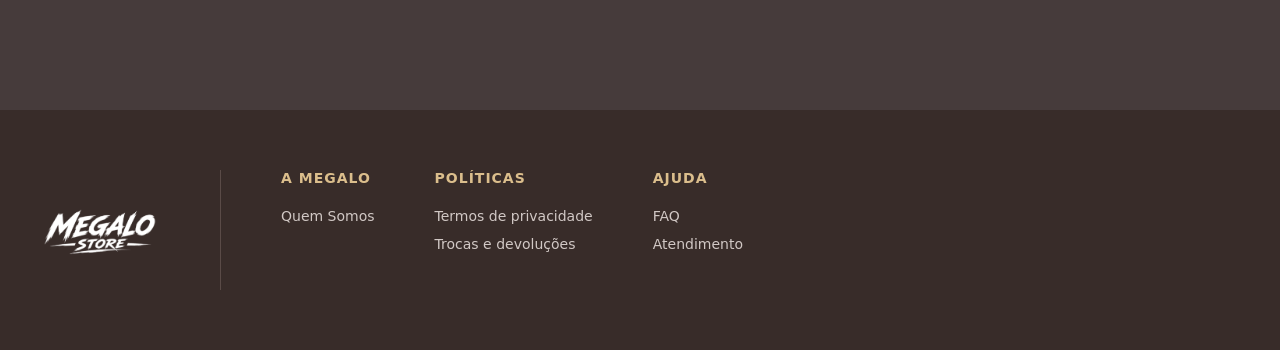
==== commit 5ffd748a: "Versão final INDEX" ====
--- a/index.html
+++ b/index.html
@@ -45,7 +45,7 @@
 
         <div id="index-arrivals"></div>
 
-    <!-- Seção de Lançamentos -->
+    <!-- Lançamentos -->
         <div id="fundo-lancamentos">
             <section class="Lancamentos">
                 <h2 id="lancamento">Lançamentos</h2>
@@ -54,10 +54,9 @@
                 <!-- CAIXA QUE SEGURA O CARROSSEL E AS SETAS -->
                 <div class="carrossel-wrapper">
                     
-                    <!-- Seta Esquerda (Estilo da foto) -->
                     <button class="seta-carrossel seta-esq" onclick="voltar()">❮</button>
 
-                    <!-- PISTA DE PRODUTOS -->
+                    <!-- PRODUTOS -->
                     <div class="produtos" id="lista-produtos">
                         <div class="produto">
                             <img src="/assets/Cracks 01.png" alt="Produto">
@@ -65,7 +64,7 @@
                             <span>R$ 167,67</span>
                         </div>
                         <div class="produto">
-                            <img src="/assets/caneca nova.png.png" alt="Produto">
+                            <img src="/assets/caneca nova.png" alt="Produto">
                             <h3>Caneca Megalo</h3>
                             <span>R$ 129,90</span>
                         </div>
@@ -99,7 +98,6 @@
                         </div>
                     </div>
 
-                    <!-- Seta Direita (Estilo da foto) -->
                     <button class="seta-carrossel seta-dir" onclick="avancar()">❯</button>
 
                 </div>
@@ -109,12 +107,10 @@
 
     <footer id="site-footer">
         <div class="footer-container">
-            <!-- Coluna 1: Logo -->
             <div class="footer-brand">
                 <img src="assets/logo megalofds.png" alt="Megalo Logo">
             </div>
 
-            <!-- Colunas de Links -->
             <div class="footer-links">
                 <div class="footer-col">
                     <h4>A Megalo</h4>
@@ -138,12 +134,11 @@
     <script>
         window.addEventListener("scroll", function() {
             var header = document.querySelector("header");
-            // Se rolar mais de 20 pixels para baixo, ativa o "menu-reduzido". Se voltar pro topo, desativa.
             header.classList.toggle("menu-reduzido", window.scrollY > 20);
         });
     </script>
 
-    <!-- MOTOR DO CARROSSEL -->
+    <!-- CARROSSEL -->
     <script>
         var pista = document.getElementById("lista-produtos");
 
--- a/style.css
+++ b/style.css
@@ -174,11 +174,11 @@
     cursor: pointer;
 }
 
-/* ==================== ÁREA DE LANÇAMENTOS ==================== */
+/* ==================== LANÇAMENTOS ==================== */
 #fundo-lancamentos {
-    background-color: rgb(70, 59, 59); /* Marrom escuro original dos lançamentos */
-    width: 100%;
-    height: 900px;
+    background-color: rgb(70, 59, 59); 
+    width: 100%;
+    height: 800px;
     display: flex;
     justify-content: center;
     padding: 60px 0;
@@ -193,7 +193,7 @@
     font-weight: 800;
     text-transform: uppercase;
     letter-spacing: 2px;
-    color: bisque; /* Cor clara para destacar no fundo escuro */
+    color: bisque; 
 }
 
 .Lancamentos {
@@ -206,14 +206,13 @@
 
 .Lancamentos p {
     font-size: 18px;
-    color: #ddd7d7; /* Cor clara original */
+    color: #ddd7d7; 
     margin-bottom: 40px;
     font-family: system-ui, -apple-system, sans-serif;
 }
 
 /* ==================== CARROSSEL E SETAS ==================== */
 
-/* Caixa invisível que alinha as setas com os produtos */
 .carrossel-wrapper {
     position: relative;
     display: flex;
@@ -223,7 +222,7 @@
     margin: 0 auto;
 }
 
-/* Estilo das setinhas redondas */
+
 .seta-carrossel {
     position: absolute;
     background-color: #ffffff;
@@ -255,10 +254,9 @@
     right: -22px; 
 }
 
-/* A pista de rolagem dos produtos (Substituiu o antigo "grid") */
 .Lancamentos .produtos {
     display: flex;
-    gap: 25px; /* Mantive o seu gap original de 25px */
+    gap: 25px; 
     overflow-x: auto;
     scroll-behavior: smooth;
     padding: 15px 5px; 
@@ -273,7 +271,7 @@
     display: none; 
 }
 
-/* ==================== ESTILO DOS CARDS (PRODUTOS) ==================== */
+/* ==================== (PRODUTOS) ==================== */
 
 .Lancamentos .produto {
     position: relative;
@@ -287,8 +285,7 @@
     flex-direction: column;
     text-align: left;
     
-    /* === A CORREÇÃO ESTÁ AQUI 👇 === */
-    width: 270px;          /* Define uma largura exata para o card */
+    width: 270px;          
     flex: 0 0 270px;       /* Impede a imagem de esticar o card */
     box-sizing: border-box;
 }
@@ -328,9 +325,9 @@
     font-family: system-ui, -apple-system, sans-serif;
 }
 
-/* ==================== NOVO FOOTER (RODAPÉ) ==================== */
+/* ==================== FOOTER ==================== */
 #site-footer {
-    background-color: #382C29; /* Um marrom café escuro, mantendo a paleta */
+    background-color: #382C29; 
     color: #ffffff;
     padding: 60px 40px;
     font-family: system-ui, -apple-system, sans-serif;
@@ -350,12 +347,12 @@
     flex-direction: column;
     justify-content: center;
     padding-right: 60px;
-    border-right: 1px solid #5a4b47; /* Borda ajustada para o tom marrom */
+    border-right: 1px solid #5a4b47; 
 }
 
 .footer-brand img {
     width: 120px;
-    filter: brightness(0) invert(1); /* Deixa a sua logo branca */
+    filter: brightness(0) invert(1); 
 }
 
 .footer-links {
@@ -378,7 +375,7 @@
     margin: 0 0 10px 0;
     letter-spacing: 1px;
     text-transform: uppercase;
-    color: #dbbe8c; /* Destaque nas categorias usando o bege do site */
+    color: #dbbe8c; 
 }
 
 .footer-col a {
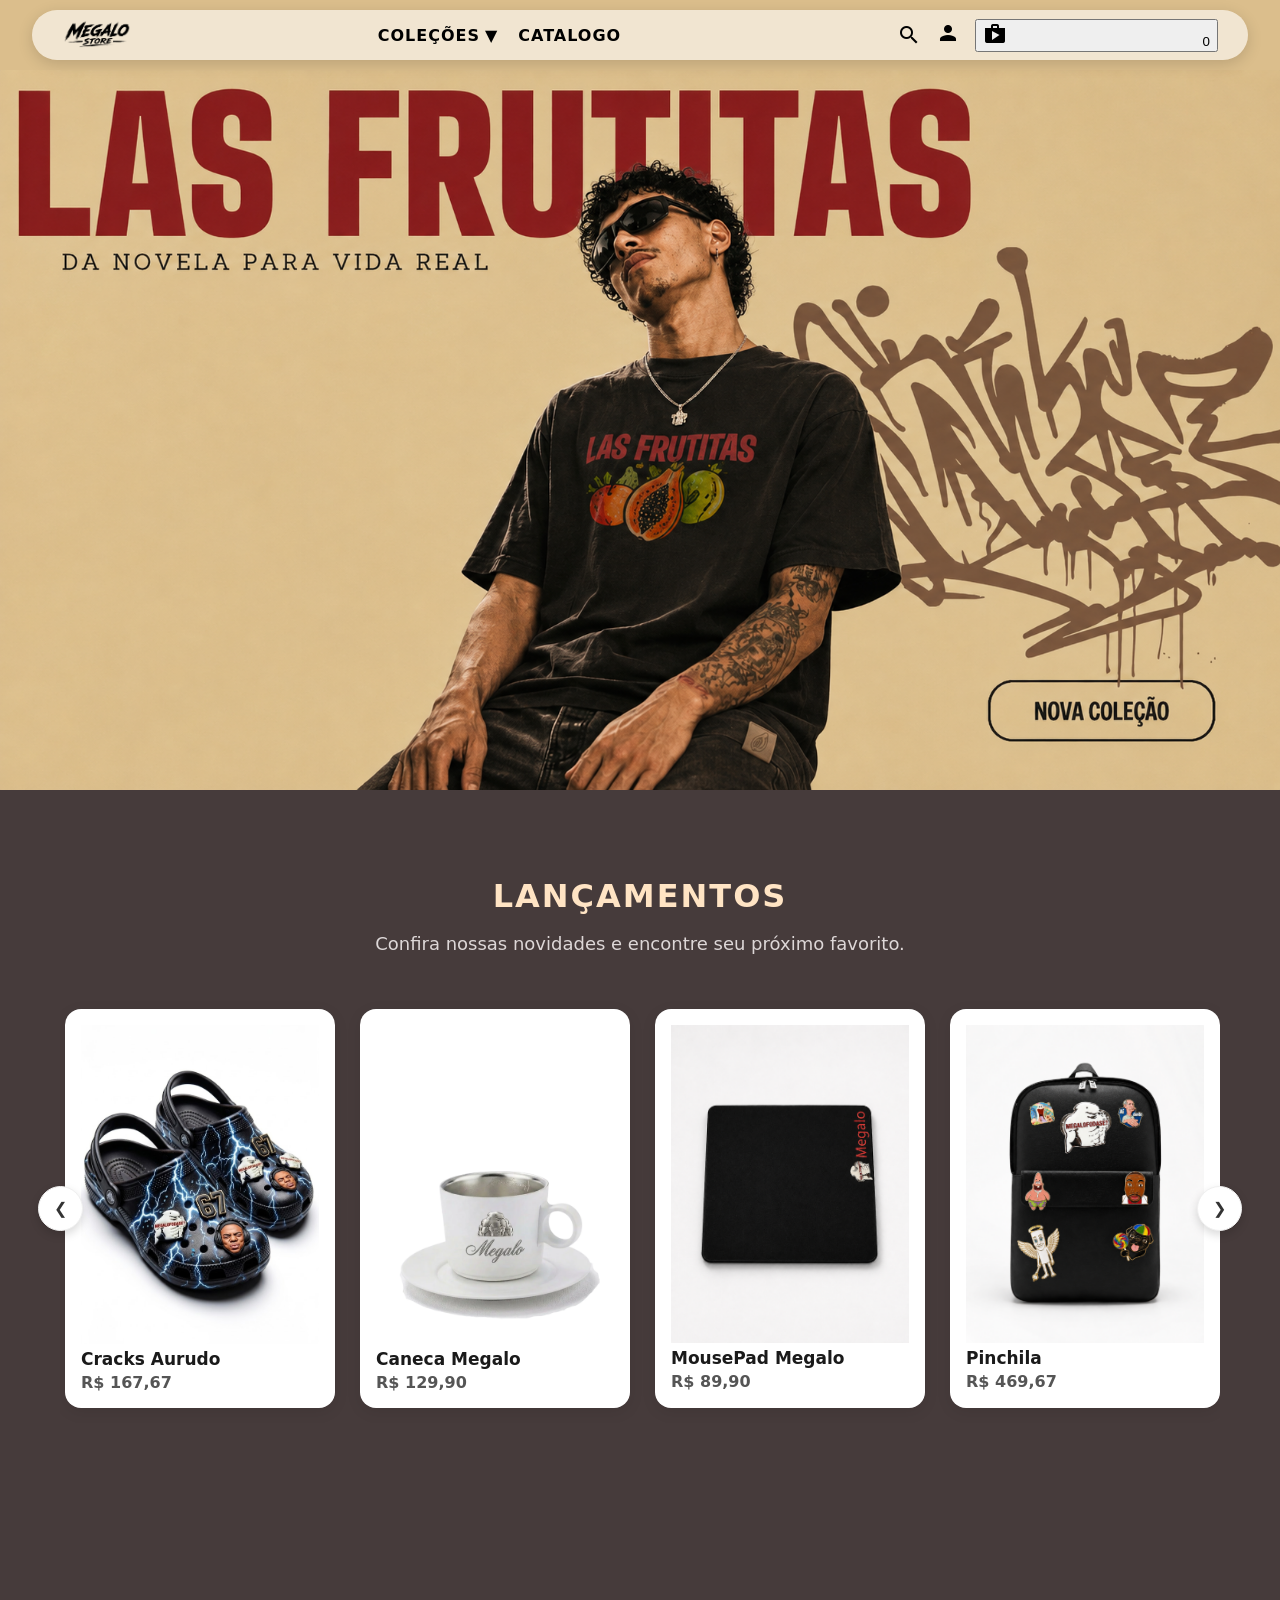
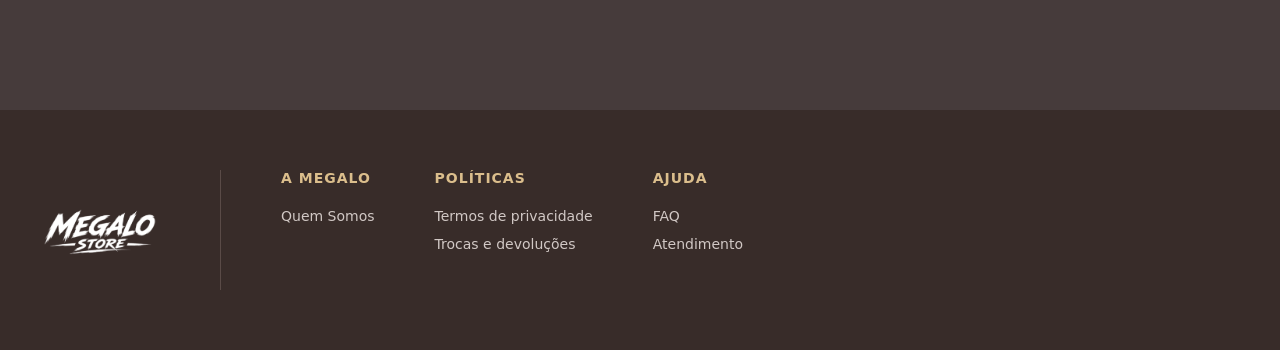
==== commit 5af3744b: "ajustei o menu para aparecer em todas as paginas e arrumei todas as colecoes para ficarem iguais ao " ====
--- a/index.html
+++ b/index.html
@@ -6,6 +6,7 @@
     <title>Loja</title>
     <link rel="stylesheet" href="style.css">
     <link href="https://fonts.googleapis.com/icon?family=Material+Icons" rel="stylesheet">
+    
 </head>
 
 <body id="home.body">
@@ -32,7 +33,10 @@
             <div id="icons">
                 <span class="material-icons">search</span>
                 <a href="login.html"><span class="material-icons">person</span></a>
-                <span class="material-icons">shopping_bag</span>
+                <button id="abrir-carrinho">
+                    <span class="material-icons">shopping_bag</span>
+                    <span id="contador-carrinho">0</span>
+                </button>
             </div>
         </div>
     </header>
@@ -45,7 +49,7 @@
 
         <div id="index-arrivals"></div>
 
-    <!-- Lançamentos -->
+        <!-- Lançamentos -->
         <div id="fundo-lancamentos">
             <section class="Lancamentos">
                 <h2 id="lancamento">Lançamentos</h2>
@@ -53,7 +57,7 @@
 
                 <!-- CAIXA QUE SEGURA O CARROSSEL E AS SETAS -->
                 <div class="carrossel-wrapper">
-                    
+
                     <button class="seta-carrossel seta-esq" onclick="voltar()">❮</button>
 
                     <!-- PRODUTOS -->
@@ -79,22 +83,22 @@
                             <span>R$ 469,67</span>
                         </div>
                         <div class="produto">
-                        <img src="/assets/godinho.png" alt="Produto">
-                        <h3>Pelúcia Godinho</h3>
-                        <span>R$69,99</span>
-                        
+                            <img src="/assets/godinho.png" alt="Produto">
+                            <h3>Pelúcia Godinho</h3>
+                            <span>R$69,99</span>
+
                         </div>
                         <div class="produto">
-                        <img src="/assets/calça dogs.png" alt="Produto">
-                        <h3>Calça AuDogs</h3>
-                        <span>R$ 113,34</span>
-                        
+                            <img src="/assets/calça dogs.png" alt="Produto">
+                            <h3>Calça AuDogs</h3>
+                            <span>R$ 113,34</span>
+
                         </div>
                         <div class="produto">
-                        <img src="/assets/moletom ds.png" alt="Produto">
-                        <h3>Moletom DS</h3>
-                        <span>R$ 251,01</span>
-                        
+                            <img src="/assets/moletom ds.png" alt="Produto">
+                            <h3>Moletom DS</h3>
+                            <span>R$ 251,01</span>
+
                         </div>
                     </div>
 
@@ -130,9 +134,9 @@
         </div>
     </footer>
 
-   
+
     <script>
-        window.addEventListener("scroll", function() {
+        window.addEventListener("scroll", function () {
             var header = document.querySelector("header");
             header.classList.toggle("menu-reduzido", window.scrollY > 20);
         });
@@ -152,7 +156,9 @@
     </script>
 
 </body>
+
 </html>
 
 </body>
+
 </html>
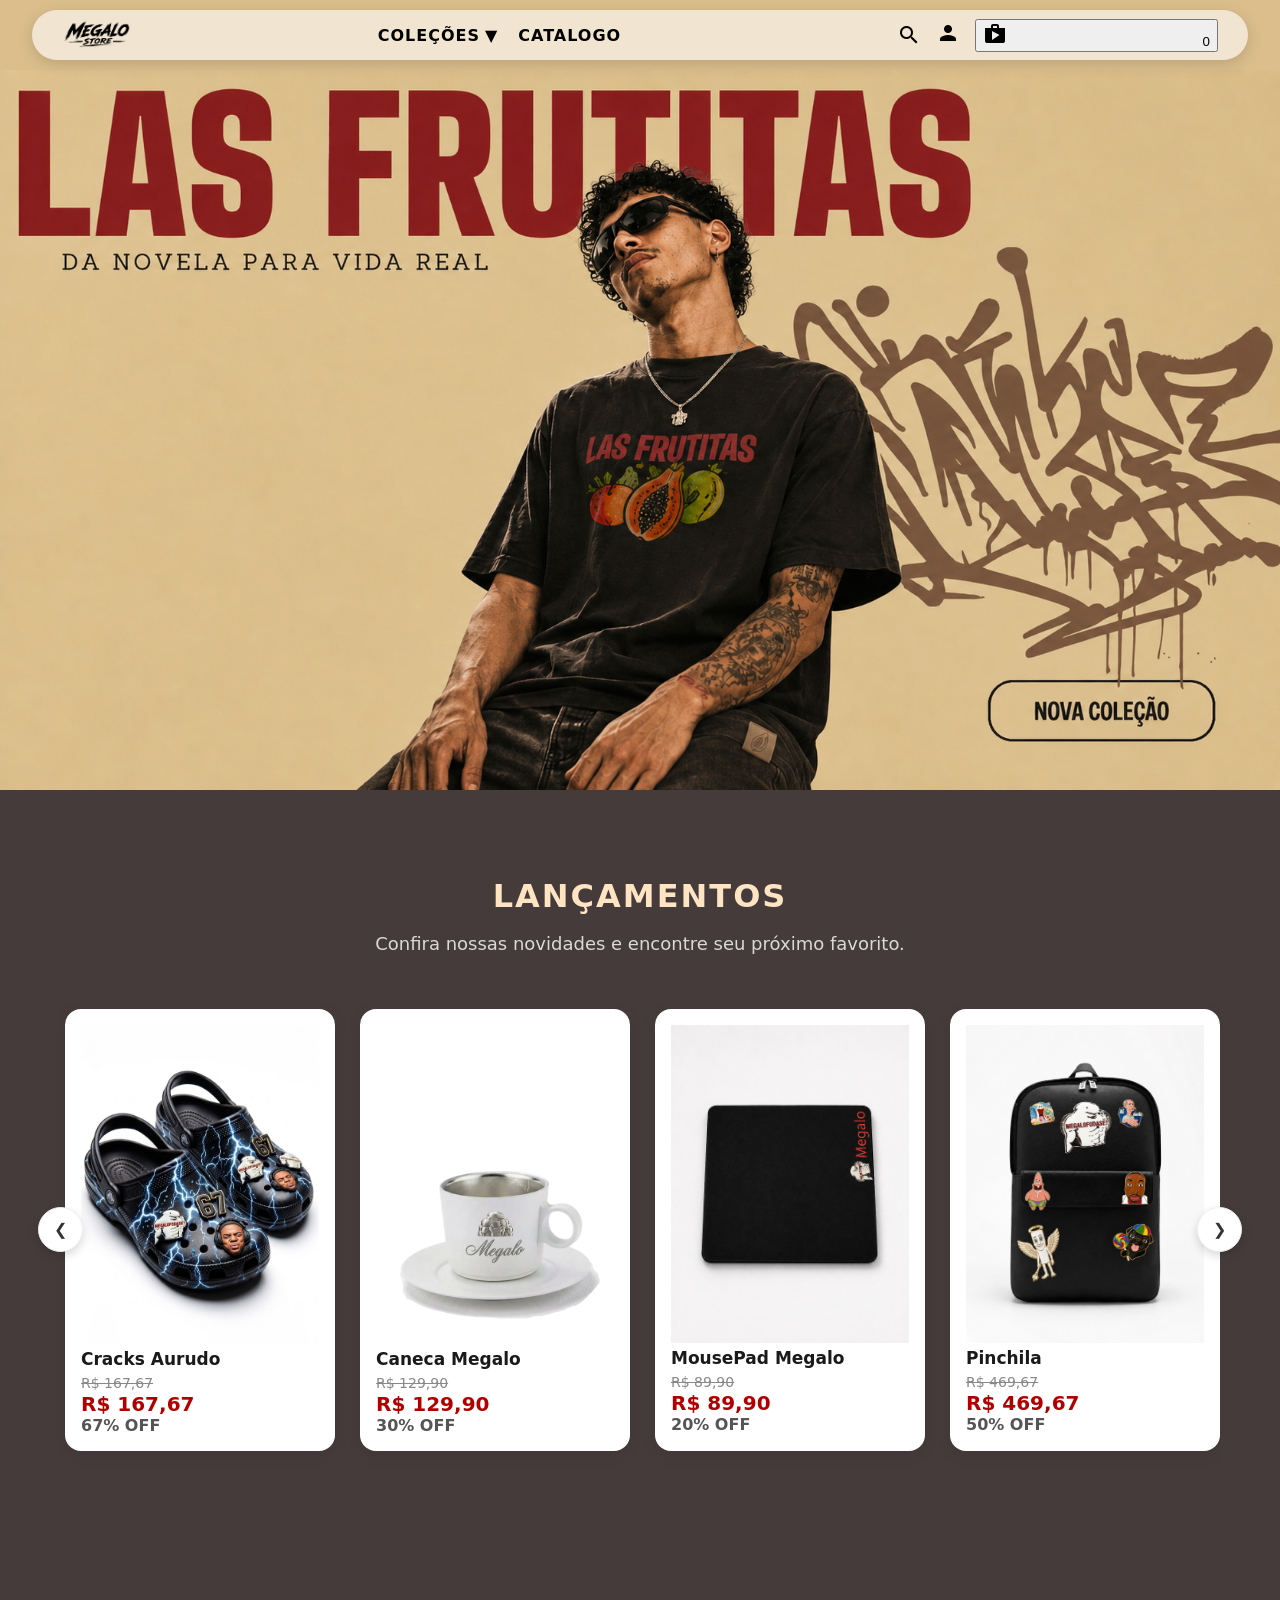
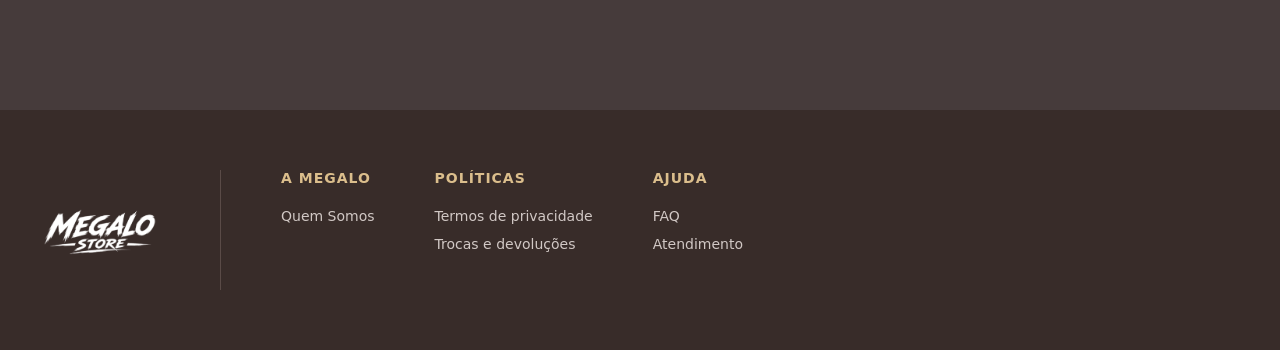
==== commit f09e898d: "adicionamento de desconto para o cliente novo e black friday na megalo store." ====
--- a/index.html
+++ b/index.html
@@ -6,10 +6,32 @@
     <title>Loja</title>
     <link rel="stylesheet" href="style.css">
     <link href="https://fonts.googleapis.com/icon?family=Material+Icons" rel="stylesheet">
-    
+
 </head>
 
 <body id="home.body">
+
+    <div id="fundo-carrinho">
+
+        <div id="carrinho">
+
+            <div class="topo-carrinho">
+                <h2>Meu carrinho</h2>
+                <button id="fechar-carrinho">✕</button>
+            </div>
+
+            <div id="itens-carrinho">
+                <p>Seu carrinho está vazio.</p>
+            </div>
+
+            <div class="rodape-carrinho">
+                <h3>Total: <span id="total-carrinho">R$ 0,00</span></h3>
+                <button id="finalizar-compra">Finalizar compra</button>
+            </div>
+
+        </div>
+
+    </div>
 
     <header>
         <div id="header">
@@ -40,6 +62,28 @@
             </div>
         </div>
     </header>
+    <!-- FUNDO E PAINEL DO CARRINHO -->
+    <div id="fundo-carrinho">
+
+        <div id="carrinho">
+
+            <div class="topo-carrinho">
+                <h2>Meu carrinho</h2>
+                <button id="fechar-carrinho">✕</button>
+            </div>
+
+            <div id="itens-carrinho">
+                <p>Seu carrinho está vazio.</p>
+            </div>
+
+            <div class="rodape-carrinho">
+                <h3>Total: <span id="total-carrinho">R$ 0,00</span></h3>
+                <button id="finalizar-compra">Finalizar compra</button>
+            </div>
+
+        </div>
+
+    </div>
 
     <main>
         <div id="banner-index">
@@ -62,22 +106,22 @@
 
                     <!-- PRODUTOS -->
                     <div class="produtos" id="lista-produtos">
-                        <div class="produto">
+                        <div class="produto" data-desconto="67">
                             <img src="/assets/Cracks 01.png" alt="Produto">
                             <h3>Cracks Aurudo</h3>
                             <span>R$ 167,67</span>
                         </div>
-                        <div class="produto">
+                        <div class="produto" data-desconto="30">
                             <img src="/assets/caneca nova.png" alt="Produto">
                             <h3>Caneca Megalo</h3>
                             <span>R$ 129,90</span>
                         </div>
-                        <div class="produto">
+                        <div class="produto" data-desconto="20">
                             <img src="/assets/mouse pad.png" alt="Produto">
                             <h3>MousePad Megalo</h3>
                             <span>R$ 89,90</span>
                         </div>
-                        <div class="produto">
+                        <div class="produto" data-desconto="50">
                             <img src="/assets/Mochila.png" alt="Produto">
                             <h3>Pinchila</h3>
                             <span>R$ 469,67</span>
@@ -88,13 +132,13 @@
                             <span>R$69,99</span>
 
                         </div>
-                        <div class="produto">
+                        <div class="produto" data-desconto="15">
                             <img src="/assets/calça dogs.png" alt="Produto">
                             <h3>Calça AuDogs</h3>
                             <span>R$ 113,34</span>
 
                         </div>
-                        <div class="produto">
+                        <div class="produto" data-desconto="15">
                             <img src="/assets/moletom ds.png" alt="Produto">
                             <h3>Moletom DS</h3>
                             <span>R$ 251,01</span>
@@ -154,7 +198,126 @@
             pista.scrollLeft = pista.scrollLeft - 293;
         }
     </script>
-
+    <script>
+    function atualizarDescontosIndex() {
+
+        const hoje = new Date();
+        const fimBlackFriday = new Date(2026, 10, 30, 23, 59, 59);
+
+        const blackFridayAtiva = hoje <= fimBlackFriday;
+
+        const clienteNovo =
+            localStorage.getItem("clienteNovo15") == "sim";
+
+        const produtos = document.querySelectorAll(
+            "#lista-produtos .produto"
+        );
+
+        produtos.forEach(function (produto) {
+
+            const desconto = Number(
+                produto.dataset.desconto || 0
+            );
+
+            const precoElemento =
+                produto.querySelector("span");
+
+            if (!precoElemento || desconto == 0) {
+                return;
+            }
+
+            const precoOriginal = Number(
+                precoElemento.innerText
+                    .replace("R$", "")
+                    .replace(".", "")
+                    .replace(",", ".")
+                    .trim()
+            );
+
+            let precoFinal = precoOriginal;
+
+            // Desconto Black Friday
+            if (blackFridayAtiva) {
+
+                precoFinal =
+                    precoOriginal * (1 - desconto / 100);
+
+            }
+
+            // Desconto de cliente novo
+            if (clienteNovo && blackFridayAtiva) {
+
+                precoFinal =
+                    precoFinal * 0.85;
+
+            }
+
+            // Limpa o preço atual
+            precoElemento.innerHTML = "";
+
+            // Preço original
+            const precoAntigo =
+                document.createElement("span");
+
+            precoAntigo.className =
+                "preco-original";
+
+            precoAntigo.innerText =
+                precoOriginal.toLocaleString(
+                    "pt-BR",
+                    {
+                        style: "currency",
+                        currency: "BRL"
+                    }
+                );
+
+            // Preço promocional
+            const precoPromocional =
+                document.createElement("span");
+
+            precoPromocional.className =
+                "preco-promocional";
+
+            precoPromocional.innerText =
+                precoFinal.toLocaleString(
+                    "pt-BR",
+                    {
+                        style: "currency",
+                        currency: "BRL"
+                    }
+                );
+
+            // Percentual de desconto
+            const porcentagem =
+                document.createElement("span");
+
+            porcentagem.className =
+                "porcentagem-desconto";
+
+            porcentagem.innerText =
+                desconto + "% OFF";
+
+            // Coloca tudo no produto
+            precoElemento.appendChild(precoAntigo);
+
+            precoElemento.appendChild(
+                document.createElement("br")
+            );
+
+            precoElemento.appendChild(precoPromocional);
+
+            precoElemento.appendChild(
+                document.createElement("br")
+            );
+
+            precoElemento.appendChild(porcentagem);
+
+        });
+    }
+
+    atualizarDescontosIndex();
+</script>
+    <script src="carrinho.js"></script>
 </body>
 
 </html>
--- a/style.css
+++ b/style.css
@@ -435,3 +435,372 @@
     text-align: center;
     background-color: rgb(70, 59, 59);
 }
+
+
+
+
+/* ==================== CARRINHO ==================== */
+
+/* Fundo escuro que aparece atrás do carrinho */
+#fundo-carrinho {
+    position: fixed; /* Mantém o fundo fixo na tela */
+    inset: 0; /* Ocupa toda a tela */
+    width: 100%;
+    height: 100%;
+
+    background-color: rgba(0, 0, 0, 0.45); /* Escurece o fundo */
+    backdrop-filter: blur(3px); /* Aplica um leve desfoque */
+
+    display: flex;
+    justify-content: flex-end; /* Posiciona o carrinho à direita */
+
+    z-index: 2000; /* Faz o carrinho aparecer acima dos outros elementos */
+
+    opacity: 0; /* Começa invisível */
+    visibility: hidden; /* Impede que seja visualizado inicialmente */
+
+    transition: 0.3s; /* Suaviza a abertura e o fechamento */
+}
+
+/* Painel branco onde ficam os produtos */
+#carrinho {
+    width: 440px;
+    max-width: 92%;
+    height: 100%;
+
+    background-color: #faf9f7;
+    padding: 28px;
+    box-sizing: border-box; /* Inclui o padding dentro da largura */
+
+    display: flex;
+    flex-direction: column; /* Organiza os elementos verticalmente */
+
+    transform: translateX(100%); /* Esconde o painel fora da tela */
+    transition: 0.35s ease; /* Cria o efeito de deslizamento */
+
+    box-shadow: -5px 0 25px rgba(0, 0, 0, 0.12); /* Sombra do painel */
+}
+
+/* Classe adicionada pelo JavaScript quando o carrinho é aberto */
+#fundo-carrinho.aberto {
+    opacity: 1; /* Torna o fundo visível */
+    visibility: visible;
+}
+
+/* Faz o painel voltar para dentro da tela */
+#fundo-carrinho.aberto #carrinho {
+    transform: translateX(0);
+}
+
+
+/* ==================== CABEÇALHO DO CARRINHO ==================== */
+
+/* Organiza o título e o botão de fechar */
+.topo-carrinho {
+    display: flex;
+    justify-content: space-between; /* Separa os elementos */
+    align-items: center; /* Alinha verticalmente */
+
+    padding-bottom: 20px;
+    border-bottom: 1px solid #e5dfd9; /* Linha divisória */
+}
+
+/* Estilização do título "Meu carrinho" */
+.topo-carrinho h2 {
+    margin: 0;
+    font-size: 25px;
+    color: #382c29;
+    font-family: system-ui, sans-serif;
+    font-weight: 700;
+}
+
+/* Botão X para fechar o carrinho */
+#fechar-carrinho {
+    background: none;
+    border: none;
+
+    font-size: 25px;
+    color: #382c29;
+
+    cursor: pointer; /* Mostra a mão ao passar o mouse */
+    transition: 0.2s;
+}
+
+/* Efeito ao passar o mouse no botão de fechar */
+#fechar-carrinho:hover {
+    transform: rotate(90deg); /* Gira o botão */
+    color: #a47c58;
+}
+
+
+/* ==================== ÁREA DOS PRODUTOS ==================== */
+
+/* Área onde os produtos adicionados serão exibidos */
+#itens-carrinho {
+    flex: 1; /* Ocupa o espaço disponível */
+    overflow-y: auto; /* Permite rolar caso existam muitos produtos */
+    padding: 20px 5px;
+
+    font-family: system-ui, sans-serif;
+}
+
+/* Mensagem exibida quando o carrinho está vazio */
+#itens-carrinho > p {
+    text-align: center;
+    color: #888;
+    margin-top: 50px;
+}
+
+
+/* ==================== CARD DOS PRODUTOS ==================== */
+
+/* Organiza a imagem e as informações de cada camiseta */
+.item-carrinho {
+    display: flex;
+    align-items: center;
+    gap: 16px; /* Espaço entre a imagem e as informações */
+
+    padding: 14px;
+    margin-bottom: 14px;
+
+    background-color: white;
+    border: 1px solid #eee9e3;
+    border-radius: 12px; /* Arredonda os cantos */
+
+    box-shadow: 0 3px 10px rgba(0, 0, 0, 0.04);
+}
+
+/* Imagem da camiseta dentro do carrinho */
+.item-carrinho img {
+    width: 95px;
+    height: 115px;
+    object-fit: cover; /* Ajusta a imagem sem distorcer */
+
+    border-radius: 8px;
+}
+
+/* Nome da camiseta */
+.item-carrinho h3 {
+    margin: 0 0 8px;
+    color: #382c29;
+    font-size: 16px;
+}
+
+/* Informações do produto: tamanho, preço etc. */
+.item-carrinho p {
+    margin: 5px 0;
+    color: #777;
+    font-size: 13px;
+}
+
+
+/* ==================== CONTROLES DE QUANTIDADE ==================== */
+
+/* Organiza os botões de diminuir, aumentar e a quantidade */
+.controles-quantidade {
+    display: flex;
+    align-items: center;
+    gap: 12px;
+
+    margin: 12px 0;
+}
+
+/* Botões de + e - */
+.controles-quantidade button {
+    width: 28px;
+    height: 28px;
+
+    border: 1px solid #ddd;
+    border-radius: 6px;
+
+    background-color: #faf9f7;
+    color: #382c29;
+
+    font-size: 18px;
+    cursor: pointer;
+
+    transition: 0.2s;
+}
+
+/* Efeito ao passar o mouse nos botões de quantidade */
+.controles-quantidade button:hover {
+    background-color: #382c29;
+    color: white;
+}
+
+/* Número que mostra a quantidade de camisetas */
+.controles-quantidade span {
+    font-size: 14px;
+    font-weight: 600;
+}
+
+
+/* ==================== BOTÃO REMOVER PRODUTO ==================== */
+
+/* Estilização do botão que exclui um produto do carrinho */
+.remover-produto {
+    border: none;
+    background: none;
+
+    color: #a47c58;
+    font-size: 12px;
+
+    text-decoration: underline;
+    cursor: pointer;
+}
+
+/* Muda a cor ao passar o mouse no botão remover */
+.remover-produto:hover {
+    color: #382c29;
+}
+
+
+/* ==================== RODAPÉ DO CARRINHO ==================== */
+
+/* Área que mostra o total e o botão de finalizar compra */
+.rodape-carrinho {
+    border-top: 1px solid #e5dfd9; /* Linha que separa os produtos do rodapé */
+    padding-top: 20px;
+
+    font-family: system-ui, sans-serif;
+}
+
+/* Organização do texto do valor total */
+.rodape-carrinho h3 {
+    display: flex;
+    justify-content: space-between;
+
+    color: #382c29;
+    font-size: 19px;
+
+    margin: 0 0 18px;
+}
+
+/* Botão de finalizar compra */
+#finalizar-compra {
+    width: 100%;
+    padding: 16px;
+
+    background-color: #382c29;
+    color: white;
+
+    border: none;
+    border-radius: 8px;
+
+    font-size: 15px;
+    font-weight: 600;
+
+    cursor: pointer;
+    transition: 0.25s;
+}
+
+/* Efeito ao passar o mouse no botão finalizar compra */
+#finalizar-compra:hover {
+    background-color: #59453e;
+    transform: translateY(-2px); /* Move levemente o botão para cima */
+}
+/* PREÇOS DA BLACK FRIDAY */
+
+.precos {
+    display: flex;
+    flex-direction: column;
+    align-items: center;
+    gap: 3px;
+}
+
+.preco-original {
+    text-decoration: line-through;
+    color: #888 !important;
+    font-size: 14px !important;
+    font-weight: normal !important;
+}
+
+.preco-promocional {
+    color: #b00000 !important;
+    font-size: 20px !important;
+    font-weight: bold !important;
+}
+
+.badge-desconto {
+    display: inline-block;
+    background-color: #382c29;
+    color: white !important;
+    padding: 4px 8px;
+    border-radius: 6px;
+    font-size: 12px !important;
+    font-weight: bold !important;
+}
+
+/* POP-UP DE 15% */
+
+#popup-desconto {
+    position: fixed;
+    top: 0;
+    left: 0;
+    width: 100%;
+    height: 100%;
+
+    background: rgba(0, 0, 0, 0.65);
+
+    display: flex;
+    justify-content: center;
+    align-items: center;
+
+    z-index: 9999;
+}
+
+.popup-conteudo {
+    position: relative;
+
+    width: 90%;
+    max-width: 430px;
+
+    background: white;
+
+    padding: 40px 30px;
+
+    border-radius: 20px;
+
+    text-align: center;
+
+    box-shadow: 0 10px 40px rgba(0, 0, 0, 0.4);
+}
+
+.popup-conteudo h2 {
+    margin-bottom: 20px;
+}
+
+.popup-destaque {
+    font-size: 38px;
+    font-weight: bold;
+    margin: 15px 0;
+}
+
+#fechar-popup {
+    position: absolute;
+    top: 10px;
+    right: 15px;
+
+    border: none;
+    background: none;
+
+    font-size: 30px;
+
+    cursor: pointer;
+}
+
+#ativar-desconto {
+    margin-top: 20px;
+
+    padding: 14px 25px;
+
+    border: none;
+    border-radius: 8px;
+
+    background: #111;
+    color: white;
+
+    font-weight: bold;
+
+    cursor: pointer;
+}
